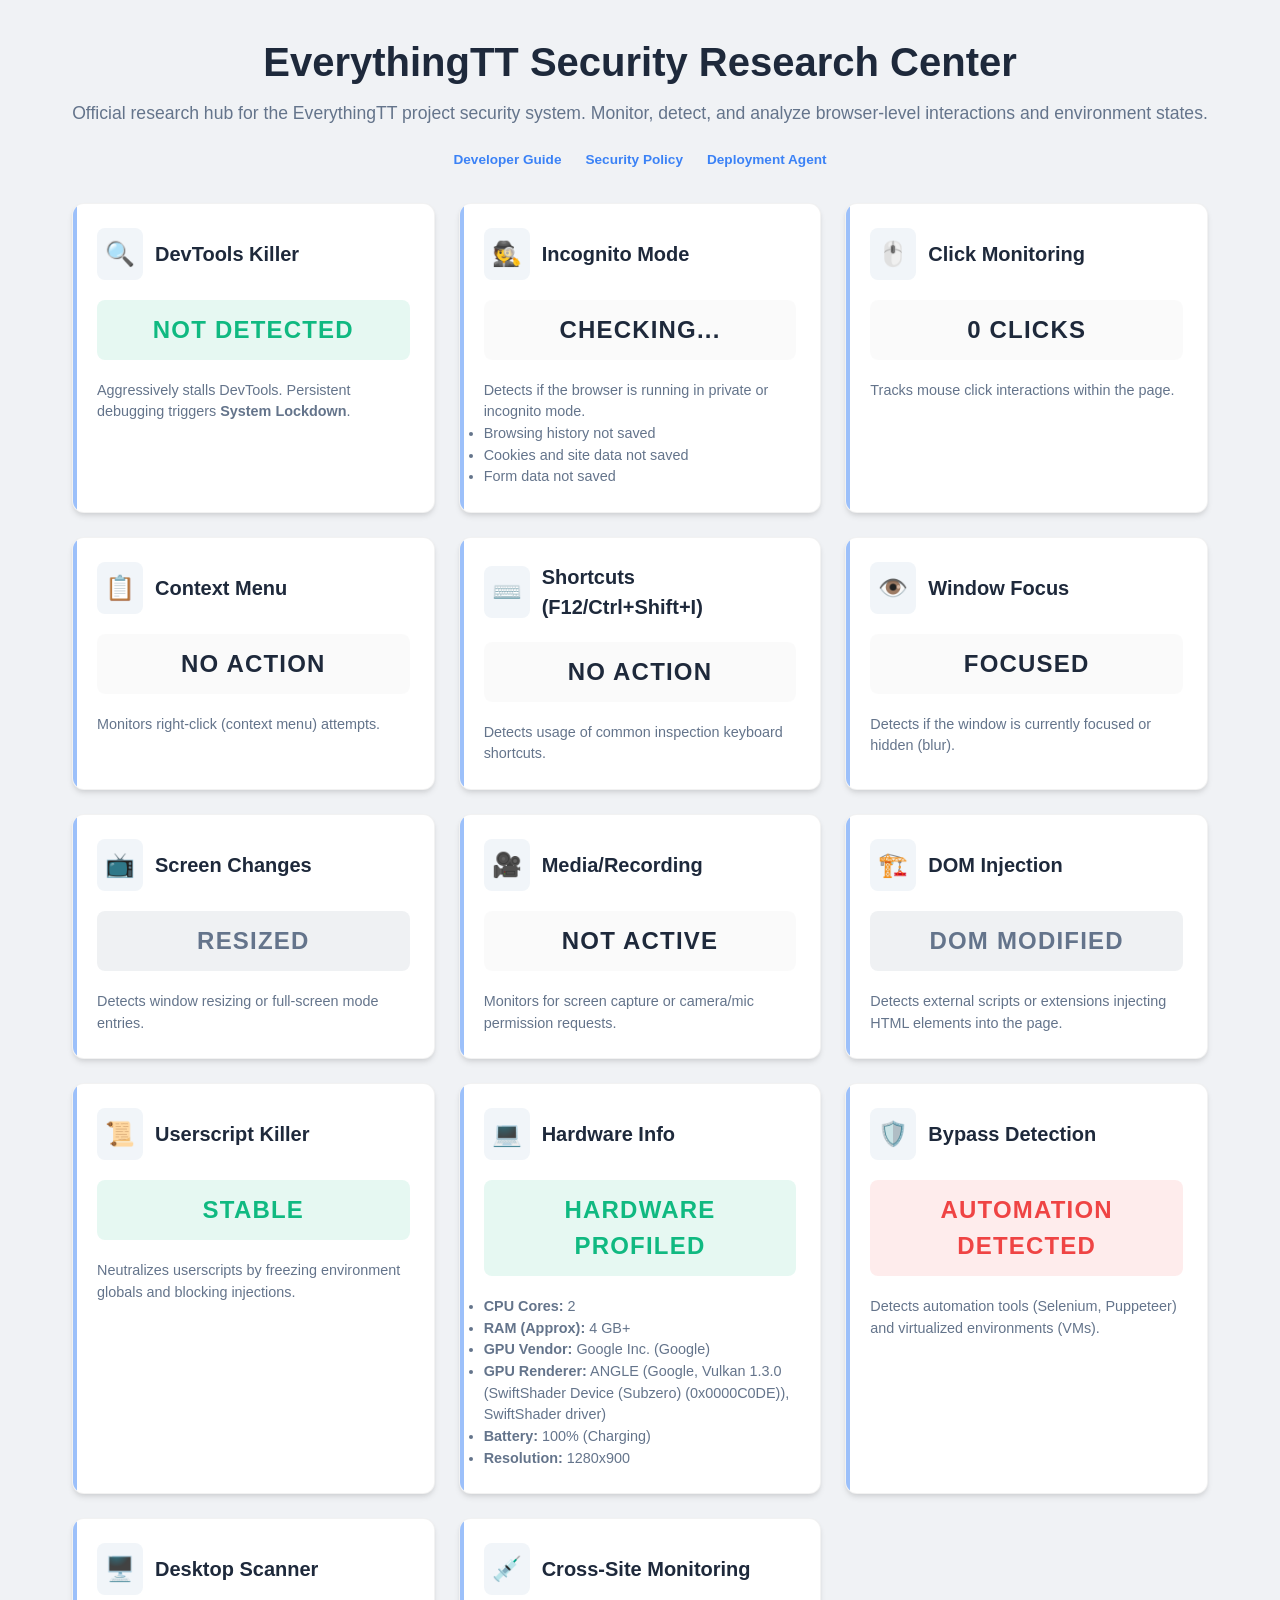
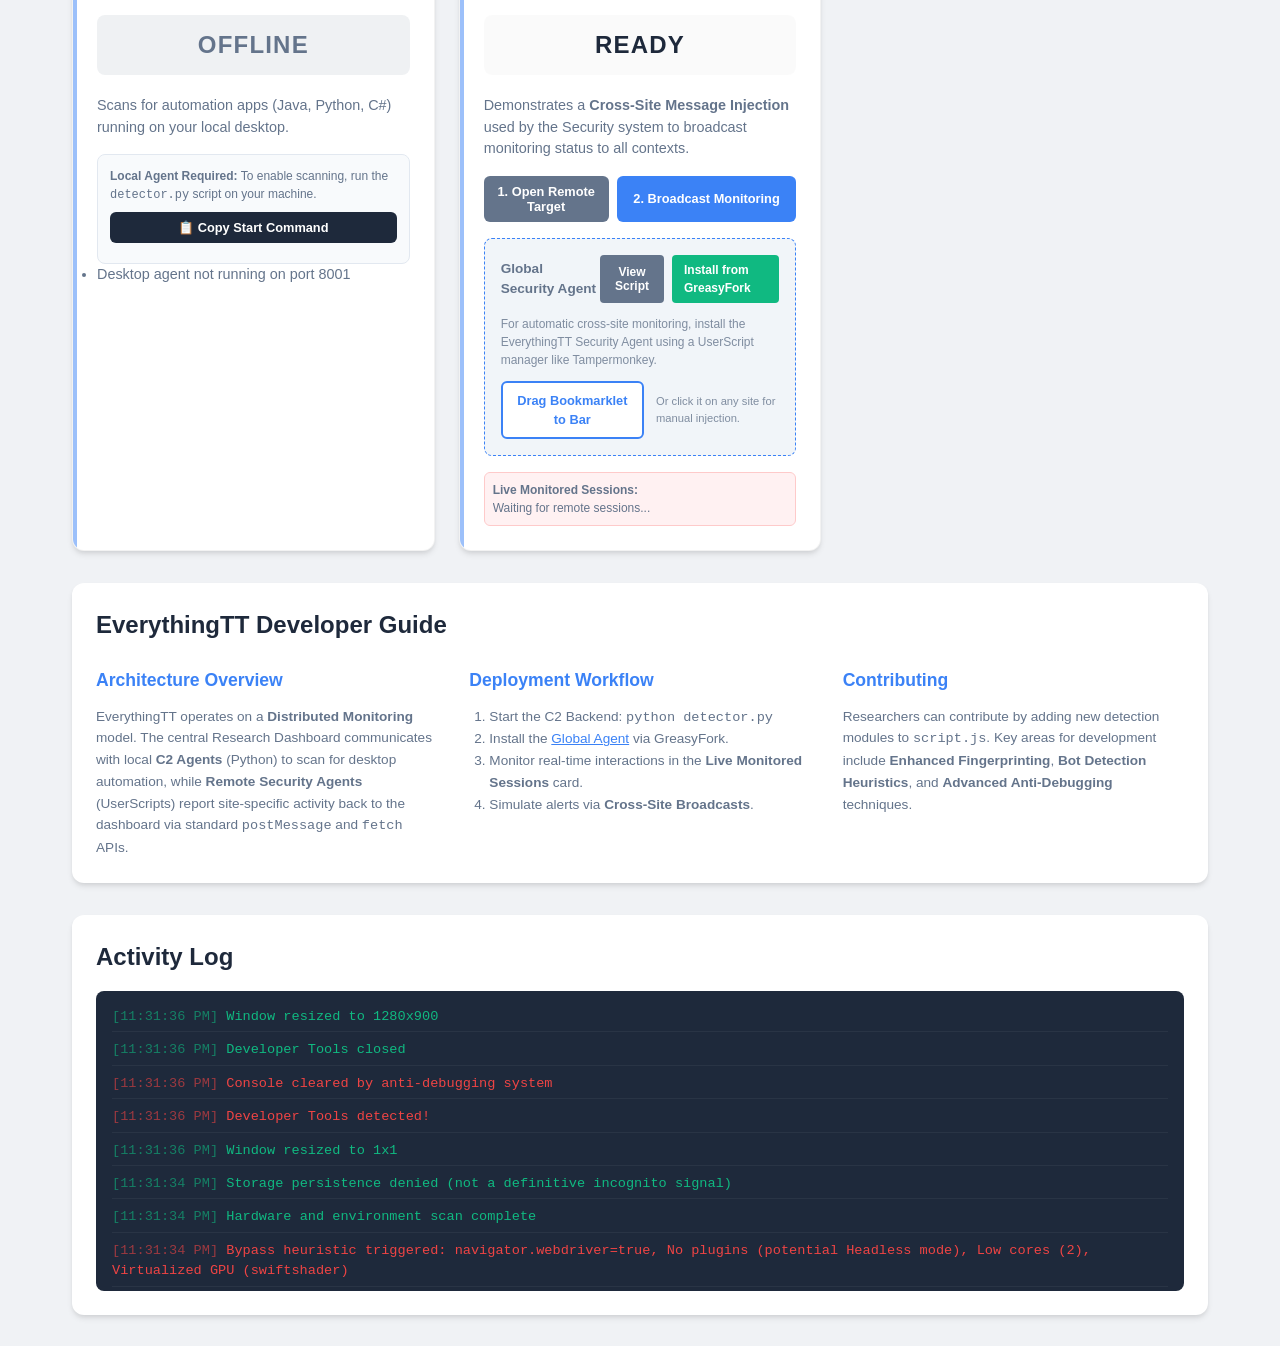
==== detector/index.html @ 1afd1d52 "Add files via upload" ====
<!DOCTYPE html>
<html lang="en">
<head>
    <meta charset="UTF-8">
    <meta name="viewport" content="width=device-width, initial-scale=1.0">
    <!-- Content Security Policy -->
    <meta http-equiv="Content-Security-Policy" content="default-src 'self'; script-src 'self' 'unsafe-inline'; style-src 'self' 'unsafe-inline' https://fonts.googleapis.com; font-src 'self' https://fonts.gstatic.com; img-src 'self' data:; connect-src 'self' http://localhost:8001;">
    <title>EverythingTT Security Research Center</title>
    <link rel="stylesheet" href="style.css">
</head>
<body>
    <div class="container">
        <header>
            <h1>EverythingTT Security Research Center</h1>
            <p>Official research hub for the EverythingTT project security system. Monitor, detect, and analyze browser-level interactions and environment states.</p>
            <div style="margin-top:1.5rem; display:flex; justify-content:center; gap:1.5rem; font-size:0.85rem;">
                <a href="#dev-guide" style="color:var(--primary-color); text-decoration:none; font-weight:600;">Developer Guide</a>
                <a href="SECURITY.md" target="_blank" style="color:var(--primary-color); text-decoration:none; font-weight:600;">Security Policy</a>
                <a href="#card-injection" style="color:var(--primary-color); text-decoration:none; font-weight:600;">Deployment Agent</a>
            </div>
        </header>

        <main class="dashboard">
            <!-- Detection Cards -->
            <section class="card" id="card-devtools">
                <div class="card-header">
                    <span class="icon">🔍</span>
                    <h3>DevTools Killer</h3>
                </div>
                <div class="status" id="status-devtools">Checking...</div>
                <p class="description">Aggressively stalls DevTools. Persistent debugging triggers <strong>System Lockdown</strong>.</p>
            </section>

            <section class="card" id="card-incognito">
                <div class="card-header">
                    <span class="icon">🕵️</span>
                    <h3>Incognito Mode</h3>
                </div>
                <div class="status" id="status-incognito">Checking...</div>
                <div class="description">
                    <p>Detects if the browser is running in private or incognito mode.</p>
                    <ul class="info-list">
                        <li>Browsing history not saved</li>
                        <li>Cookies and site data not saved</li>
                        <li>Form data not saved</li>
                    </ul>
                </div>
            </section>

            <section class="card" id="card-clicks">
                <div class="card-header">
                    <span class="icon">🖱️</span>
                    <h3>Click Monitoring</h3>
                </div>
                <div class="status" id="status-clicks">0 Clicks</div>
                <p class="description">Tracks mouse click interactions within the page.</p>
            </section>

            <section class="card" id="card-contextmenu">
                <div class="card-header">
                    <span class="icon">📋</span>
                    <h3>Context Menu</h3>
                </div>
                <div class="status" id="status-contextmenu">No action</div>
                <p class="description">Monitors right-click (context menu) attempts.</p>
            </section>

            <section class="card" id="card-shortcuts">
                <div class="card-header">
                    <span class="icon">⌨️</span>
                    <h3>Shortcuts (F12/Ctrl+Shift+I)</h3>
                </div>
                <div class="status" id="status-shortcuts">No action</div>
                <p class="description">Detects usage of common inspection keyboard shortcuts.</p>
            </section>

            <section class="card" id="card-focus">
                <div class="card-header">
                    <span class="icon">👁️</span>
                    <h3>Window Focus</h3>
                </div>
                <div class="status" id="status-focus">Focused</div>
                <p class="description">Detects if the window is currently focused or hidden (blur).</p>
            </section>

            <section class="card" id="card-screen">
                <div class="card-header">
                    <span class="icon">📺</span>
                    <h3>Screen Changes</h3>
                </div>
                <div class="status" id="status-screen">Stable</div>
                <p class="description">Detects window resizing or full-screen mode entries.</p>
            </section>

            <section class="card" id="card-media">
                <div class="card-header">
                    <span class="icon">🎥</span>
                    <h3>Media/Recording</h3>
                </div>
                <div class="status" id="status-media">Not active</div>
                <p class="description">Monitors for screen capture or camera/mic permission requests.</p>
            </section>

            <section class="card" id="card-dom">
                <div class="card-header">
                    <span class="icon">🏗️</span>
                    <h3>DOM Injection</h3>
                </div>
                <div class="status" id="status-dom">No changes</div>
                <p class="description">Detects external scripts or extensions injecting HTML elements into the page.</p>
            </section>

            <section class="card" id="card-userscript">
                <div class="card-header">
                    <span class="icon">📜</span>
                    <h3>Userscript Killer</h3>
                </div>
                <div class="status" id="status-userscript">Active</div>
                <p class="description">Neutralizes userscripts by freezing environment globals and blocking injections.</p>
            </section>

            <section class="card" id="card-hardware">
                <div class="card-header">
                    <span class="icon">💻</span>
                    <h3>Hardware Info</h3>
                </div>
                <div class="status" id="status-hardware">Loading...</div>
                <div class="description">
                    <ul class="info-list" id="hardware-list">
                        <!-- Populated by JS -->
                    </ul>
                </div>
            </section>

            <section class="card" id="card-bypass">
                <div class="card-header">
                    <span class="icon">🛡️</span>
                    <h3>Bypass Detection</h3>
                </div>
                <div class="status" id="status-bypass">Checking...</div>
                <p class="description">Detects automation tools (Selenium, Puppeteer) and virtualized environments (VMs).</p>
            </section>

            <section class="card" id="card-desktop-scan">
                <div class="card-header">
                    <span class="icon">🖥️</span>
                    <h3>Desktop Scanner</h3>
                </div>
                <div class="status" id="status-desktop-scan">Offline</div>
                <div class="description">
                    <p>Scans for automation apps (Java, Python, C#) running on your local desktop.</p>
                    <div id="agent-launcher" style="margin-top:1rem; padding:0.75rem; background:#f8fafc; border:1px solid #e2e8f0; border-radius:8px;">
                        <p style="font-size:0.75rem; margin-bottom:0.5rem; color:var(--secondary-color);"><strong>Local Agent Required:</strong> To enable scanning, run the <code>detector.py</code> script on your machine.</p>
                        <button onclick="copyLaunchCommand()" style="width:100%; padding:0.5rem; background:var(--header-bg); color:white; border:none; border-radius:6px; cursor:pointer; font-size:0.8rem; font-weight:600; margin-bottom:0.5rem;">📋 Copy Start Command</button>
                        <p id="launch-hint" style="font-size:0.65rem; text-align:center; opacity:0.7; color:var(--status-positive); display:none;">Command copied! Paste into Terminal.</p>
                    </div>
                    <ul class="info-list" id="desktop-scan-list">
                        <!-- Populated by backend API -->
                    </ul>
                </div>
            </section>

            <section class="card" id="card-injection">
                <div class="card-header">
                    <span class="icon">💉</span>
                    <h3>Cross-Site Monitoring</h3>
                </div>
                <div class="status" id="status-injection">Ready</div>
                <p class="description">Demonstrates a <strong>Cross-Site Message Injection</strong> used by the Security system to broadcast monitoring status to all contexts.</p>
                <div style="display:flex; gap:0.5rem; margin-top:1rem;">
                    <button onclick="openRemoteTarget()" style="flex:1; padding:0.5rem; background:var(--secondary-color); color:white; border:none; border-radius:6px; cursor:pointer; font-weight:600; font-size:0.8rem;">1. Open Remote Target</button>
                    <button onclick="simulateCrossSiteInjection()" style="flex:1.5; padding:0.5rem; background:var(--primary-color); color:white; border:none; border-radius:6px; cursor:pointer; font-weight:600; font-size:0.8rem;">2. Broadcast Monitoring</button>
                </div>
                
                <div class="description" style="margin-top:1rem; padding:1rem; background:#f1f5f9; border-radius:8px; border:1px dashed var(--primary-color);">
                    <div style="display:flex; justify-content:space-between; align-items:center; margin-bottom:0.75rem;">
                        <strong style="font-size:0.85rem;">Global Security Agent</strong>
                        <div style="display:flex; gap:0.5rem;">
                            <button onclick="openScriptModal()" style="padding:6px 12px; font-size:0.75rem; background:var(--secondary-color); color:white; border:none; border-radius:4px; cursor:pointer; font-weight:bold;">View Script</button>
                            <a href="https://greasyfork.org/en/scripts/568241-everythingtt-security-agent" target="_blank" style="padding:6px 12px; font-size:0.75rem; background:#10b981; color:white; border:none; border-radius:4px; cursor:pointer; text-decoration:none; font-weight:bold;">Install from GreasyFork</a>
                        </div>
                    </div>
                    <p style="font-size:0.75rem; opacity:0.8; margin-bottom:0.75rem;">For automatic cross-site monitoring, install the EverythingTT Security Agent using a UserScript manager like Tampermonkey.</p>
                    <div style="margin-top:0.75rem; display:flex; align-items:center; gap:0.75rem;">
                        <a id="bookmarklet-link" href="#" style="flex:1; text-align:center; color:var(--primary-color); text-decoration:none; font-weight:bold; padding:8px; border:2px solid var(--primary-color); border-radius:6px; background:white; font-size:0.8rem;">Drag Bookmarklet to Bar</a>
                        <span style="font-size:0.7rem; flex:1; opacity:0.8;">Or click it on any site for manual injection.</span>
                    </div>
                </div>

                <div class="description" style="margin-top:1rem; padding:0.5rem; background:#fff1f2; border-radius:6px; font-size:0.75rem; border:1px solid #fecaca;">
                    <strong>Live Monitored Sessions:</strong>
                    <ul id="live-sessions-list" class="info-list" style="max-height:100px; overflow-y:auto; padding-left:0;">
                        <li>Waiting for remote sessions...</li>
                    </ul>
                </div>
            </section>
        </main>

        <!-- Developer Guide Section -->
        <section id="dev-guide" class="event-log" style="margin-top:2rem;">
            <h2>EverythingTT Developer Guide</h2>
            <div style="display:grid; grid-template-columns:repeat(auto-fit, minmax(250px, 1fr)); gap:2rem; margin-top:1.5rem;">
                <div>
                    <h3 style="color:var(--primary-color); font-size:1.1rem; margin-bottom:0.75rem;">Architecture Overview</h3>
                    <p style="font-size:0.85rem; color:var(--secondary-color); line-height:1.6;">EverythingTT operates on a <b>Distributed Monitoring</b> model. The central Research Dashboard communicates with local <b>C2 Agents</b> (Python) to scan for desktop automation, while <b>Remote Security Agents</b> (UserScripts) report site-specific activity back to the dashboard via standard <code>postMessage</code> and <code>fetch</code> APIs.</p>
                </div>
                <div>
                    <h3 style="color:var(--primary-color); font-size:1.1rem; margin-bottom:0.75rem;">Deployment Workflow</h3>
                    <ol style="font-size:0.85rem; color:var(--secondary-color); line-height:1.6; padding-left:1.25rem;">
                        <li>Start the C2 Backend: <code>python detector.py</code></li>
                        <li>Install the <a href="https://greasyfork.org/en/scripts/568241-everythingtt-security-agent" target="_blank" style="color:var(--primary-color);">Global Agent</a> via GreasyFork.</li>
                        <li>Monitor real-time interactions in the <b>Live Monitored Sessions</b> card.</li>
                        <li>Simulate alerts via <b>Cross-Site Broadcasts</b>.</li>
                    </ol>
                </div>
                <div>
                    <h3 style="color:var(--primary-color); font-size:1.1rem; margin-bottom:0.75rem;">Contributing</h3>
                    <p style="font-size:0.85rem; color:var(--secondary-color); line-height:1.6;">Researchers can contribute by adding new detection modules to <code>script.js</code>. Key areas for development include <b>Enhanced Fingerprinting</b>, <b>Bot Detection Heuristics</b>, and <b>Advanced Anti-Debugging</b> techniques.</p>
                </div>
            </div>
        </section>

        <section class="event-log" style="margin-top:2rem;">
            <h2>Activity Log</h2>
            <div id="log-container" class="log-container">
                <div class="log-entry system">System initialized...</div>
            </div>
        </section>
    </div>

    <script src="script.js"></script>
    <!-- Hidden iframe for cross-site demonstration -->
    <iframe id="security-context-iframe" style="display:none;" srcdoc="<html><body><script>window.addEventListener('message', (e) => { if(e.data.type === 'TRIGGER_BROADCAST') { window.parent.postMessage({type: 'SECURITY_MONITOR', message: e.data.message}, '*'); } });</script></body></html>"></iframe>

    <!-- Script View Modal -->
    <div id="script-modal" style="display:none; position:fixed; top:0; left:0; width:100%; height:100%; background:rgba(0,0,0,0.7); z-index:100000; align-items:center; justify-content:center;">
        <div style="background:white; width:90%; max-width:800px; border-radius:12px; padding:2rem; position:relative; box-shadow:0 25px 50px -12px rgba(0,0,0,0.5);">
            <h2 style="margin-bottom:1rem; color:var(--header-bg);">EverythingTT Security Agent</h2>
            <p style="font-size:0.85rem; margin-bottom:1rem; color:var(--secondary-color);">Copy this script into your UserScript manager (Tampermonkey, Greasemonkey, etc.) for local research.</p>
            <pre id="modal-userscript-code" style="background:#f1f5f9; padding:1.5rem; border-radius:8px; overflow:auto; max-height:400px; font-size:0.75rem; font-family:'Fira Code', monospace; border:1px solid #e2e8f0;"></pre>
            <div style="margin-top:1.5rem; display:flex; justify-content:flex-end; gap:1rem;">
                <button onclick="copyModalScript(this)" style="padding:10px 20px; background:var(--primary-color); color:white; border:none; border-radius:6px; cursor:pointer; font-weight:600;">Copy to Clipboard</button>
                <button onclick="closeScriptModal()" style="padding:10px 20px; background:#e2e8f0; color:var(--text-color); border:none; border-radius:6px; cursor:pointer; font-weight:600;">Close</button>
            </div>
            <button onclick="closeScriptModal()" style="position:absolute; top:1.5rem; right:1.5rem; background:none; border:none; font-size:1.5rem; cursor:pointer; opacity:0.5;">&times;</button>
        </div>
    </div>
</body>
</html>
---- detector/style.css ----
:root {
    --bg-color: #f0f2f5;
    --card-bg: #ffffff;
    --header-bg: #1e293b;
    --primary-color: #3b82f6;
    --secondary-color: #64748b;
    --text-color: #1e293b;
    --status-positive: #10b981;
    --status-negative: #ef4444;
    --status-neutral: #64748b;
    --shadow: 0 4px 6px -1px rgba(0, 0, 0, 0.1), 0 2px 4px -1px rgba(0, 0, 0, 0.06);
    --border-radius: 12px;
}

* {
    margin: 0;
    padding: 0;
    box-sizing: border-box;
}

body {
    font-family: 'Inter', -apple-system, BlinkMacSystemFont, "Segoe UI", Roboto, sans-serif;
    background-color: var(--bg-color);
    color: var(--text-color);
    line-height: 1.5;
}

.container {
    max-width: 1200px;
    margin: 0 auto;
    padding: 2rem;
}

header {
    margin-bottom: 2rem;
    text-align: center;
}

header h1 {
    font-size: 2.5rem;
    color: var(--header-bg);
    margin-bottom: 0.5rem;
}

header p {
    color: var(--secondary-color);
    font-size: 1.1rem;
}

.dashboard {
    display: grid;
    grid-template-columns: repeat(auto-fit, minmax(300px, 1fr));
    gap: 1.5rem;
    margin-bottom: 2rem;
}

.card {
    background: var(--card-bg);
    border-radius: var(--border-radius);
    padding: 1.5rem;
    box-shadow: var(--shadow);
    transition: all 0.3s cubic-bezier(0.4, 0, 0.2, 1);
    border: 1px solid rgba(0,0,0,0.05);
    position: relative;
    overflow: hidden;
}

.card::after {
    content: '';
    position: absolute;
    top: 0;
    left: 0;
    width: 4px;
    height: 100%;
    background: var(--primary-color);
    opacity: 0.5;
}

.card:hover {
    transform: translateY(-8px);
    box-shadow: 0 20px 25px -5px rgba(0, 0, 0, 0.1), 0 10px 10px -5px rgba(0, 0, 0, 0.04);
}

.card-header {
    display: flex;
    align-items: center;
    gap: 0.75rem;
    margin-bottom: 1rem;
}

.card-header h3 {
    font-size: 1.25rem;
    font-weight: 600;
}

.card-header .icon {
    font-size: 1.5rem;
    background: #f1f5f9;
    padding: 0.5rem;
    border-radius: 8px;
    display: flex;
    align-items: center;
    justify-content: center;
}

.status {
    font-size: 1.5rem;
    font-weight: 700;
    margin: 1.25rem 0;
    padding: 0.75rem;
    border-radius: 8px;
    text-align: center;
    background-color: rgba(0,0,0,0.02);
    text-transform: uppercase;
    letter-spacing: 0.05em;
    transition: all 0.3s ease;
}

.status.positive {
    color: var(--status-positive);
    background-color: rgba(16, 185, 129, 0.1);
}

.status.negative {
    color: var(--status-negative);
    background-color: rgba(239, 68, 68, 0.1);
}

.status.neutral {
    color: var(--status-neutral);
    background-color: rgba(100, 116, 139, 0.1);
}

.description {
    color: var(--secondary-color);
    font-size: 0.9rem;
}

.event-log {
    background: var(--card-bg);
    border-radius: var(--border-radius);
    padding: 1.5rem;
    box-shadow: var(--shadow);
}

.event-log h2 {
    font-size: 1.5rem;
    margin-bottom: 1rem;
    color: var(--header-bg);
}

.log-container {
    height: 300px;
    overflow-y: auto;
    background: #1e293b;
    color: #e2e8f0;
    padding: 1rem;
    border-radius: 8px;
    font-family: 'Fira Code', 'Courier New', monospace;
    font-size: 0.85rem;
}

.log-entry {
    margin-bottom: 0.5rem;
    border-bottom: 1px solid rgba(255,255,255,0.05);
    padding-bottom: 0.25rem;
}

.log-entry.system { color: #3b82f6; }
.log-entry.alert { color: #ef4444; }
.log-entry.info { color: #10b981; }

.log-entry::before {
    content: '[' attr(data-time) '] ';
    opacity: 0.6;
}

/* Responsive adjustments */
@media (max-width: 640px) {
    .container {
        padding: 1rem;
    }
    header h1 {
        font-size: 1.75rem;
    }
}
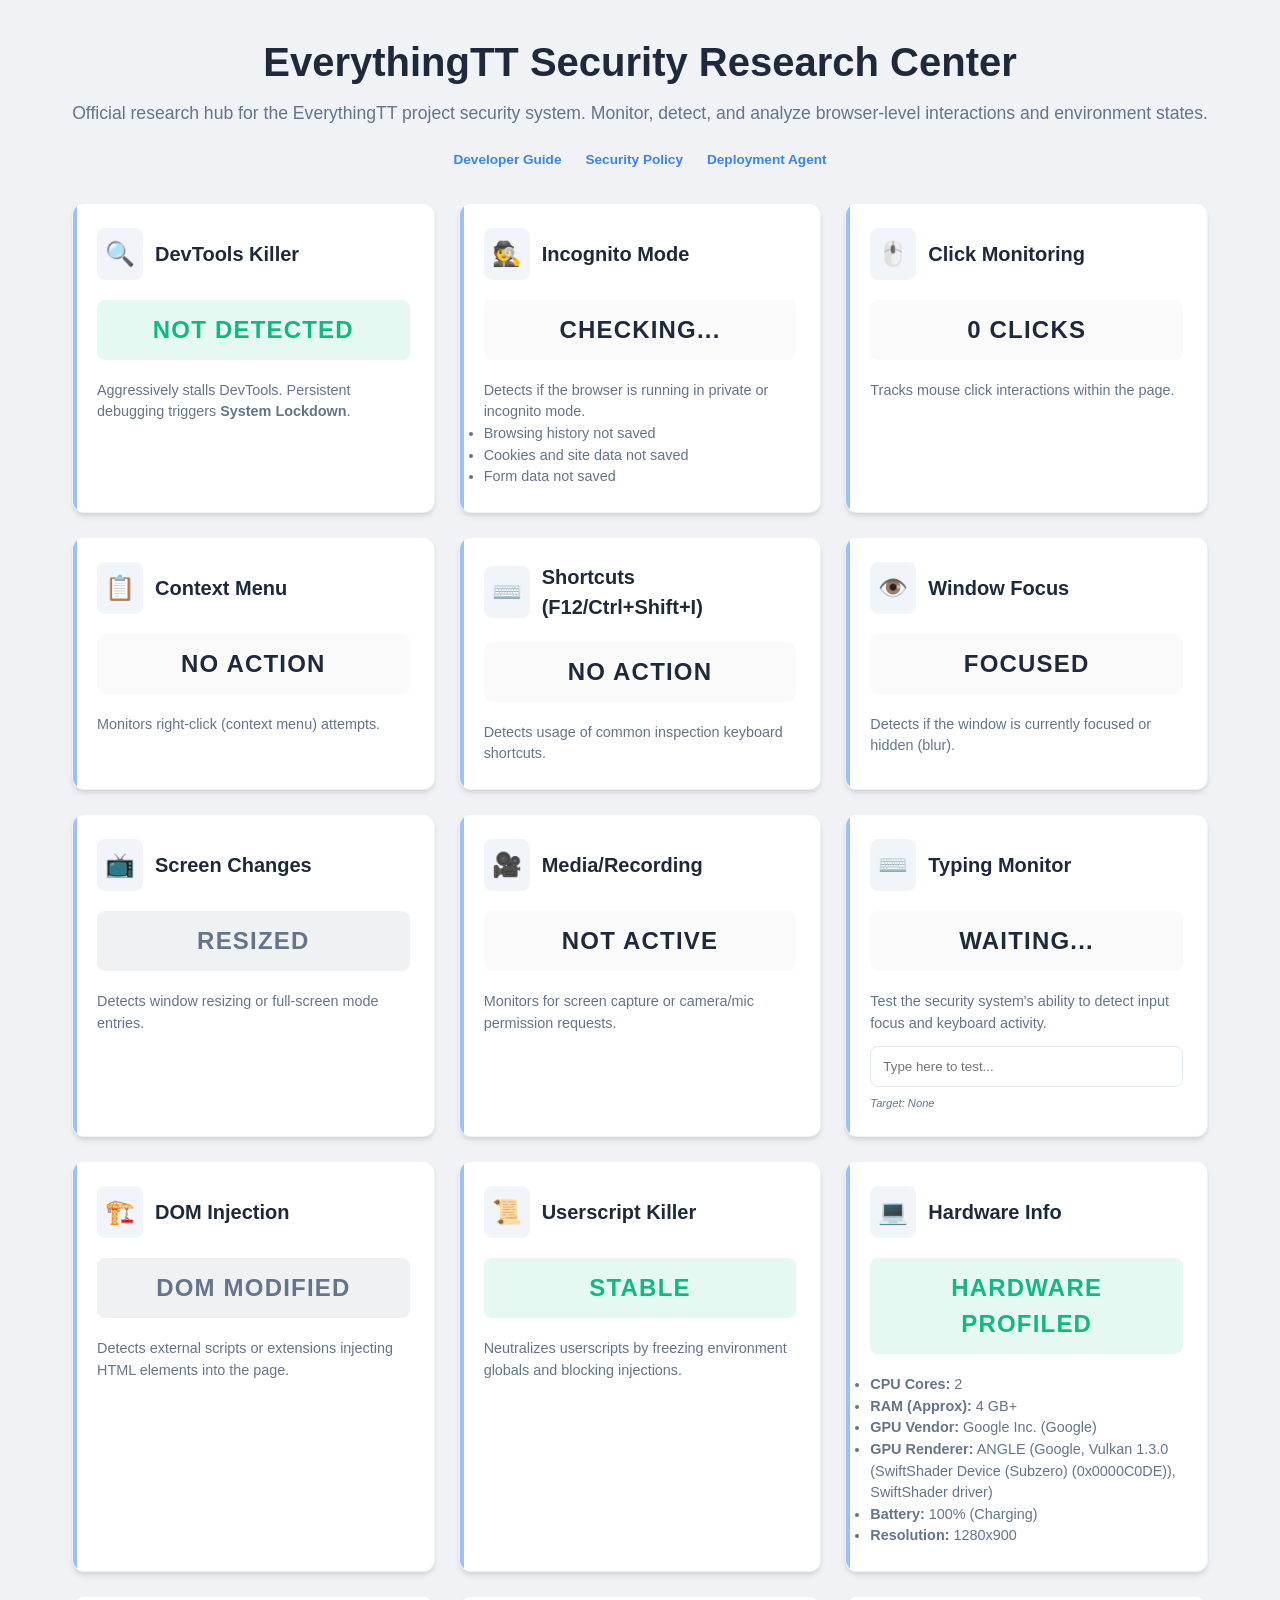
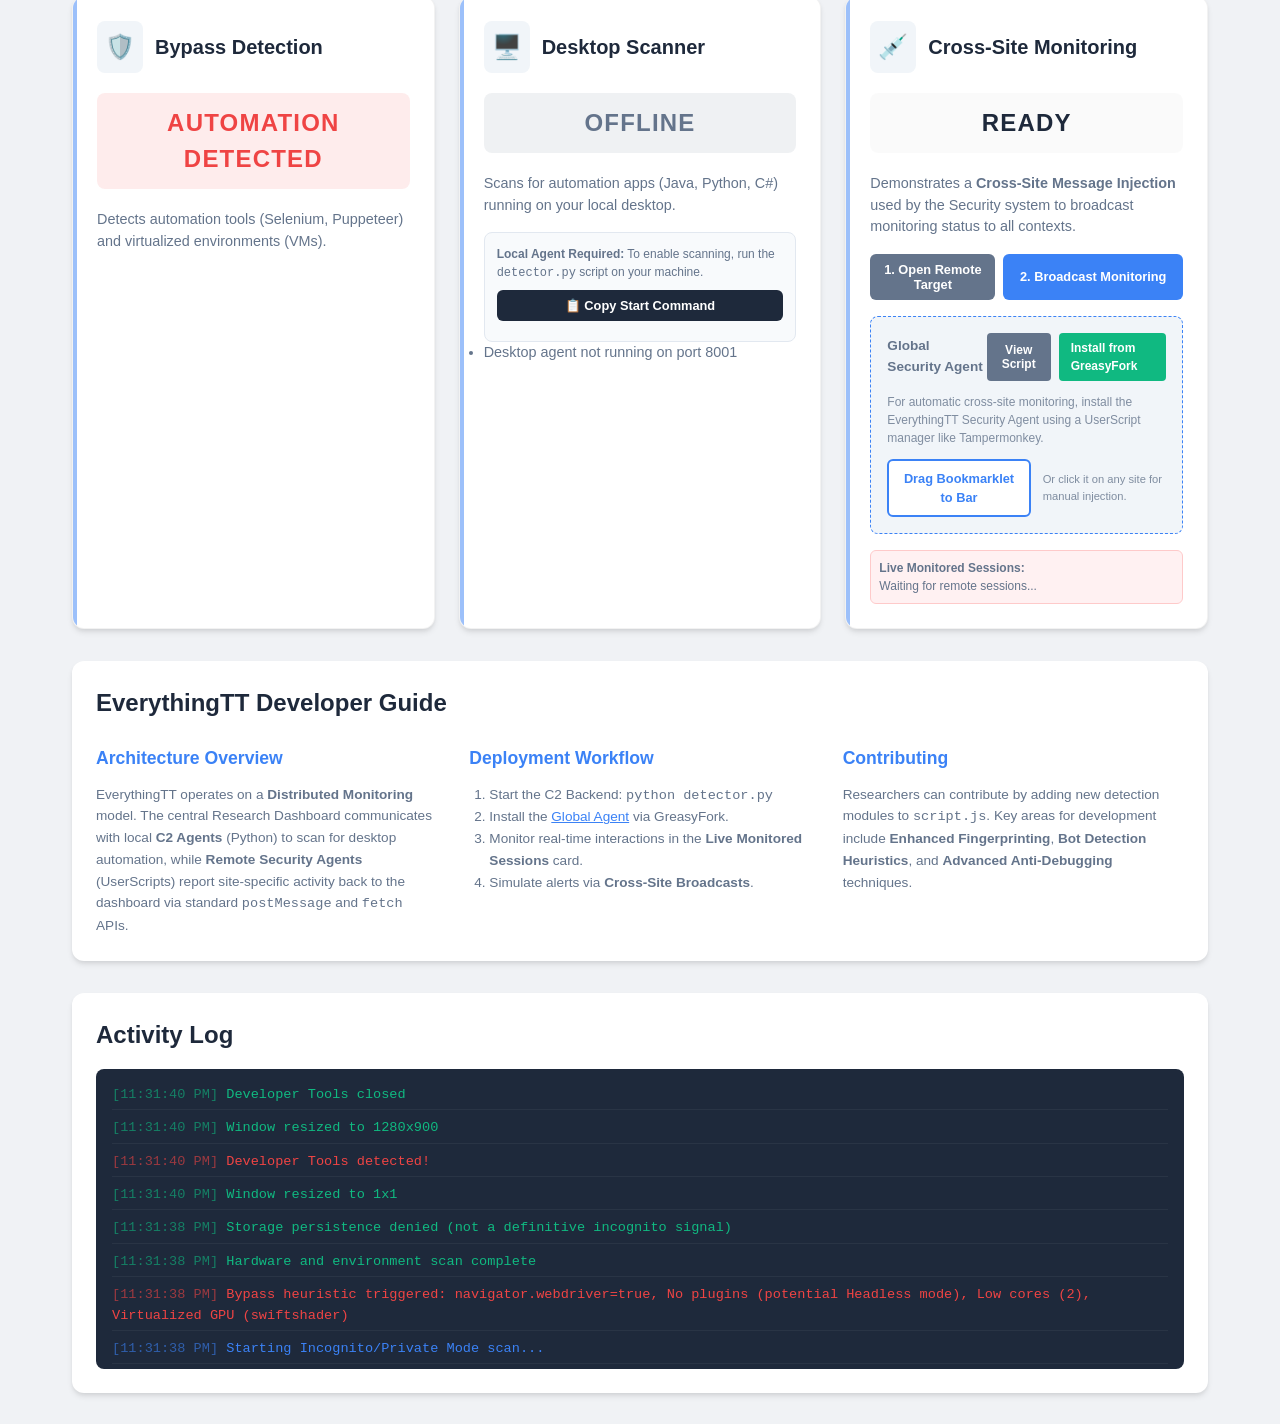
==== commit 110cde9c: "Add files via upload" ====
--- a/detector/index.html
+++ b/detector/index.html
@@ -101,6 +101,20 @@
                 <p class="description">Monitors for screen capture or camera/mic permission requests.</p>
             </section>
 
+            <!-- Typing Test Card -->
+            <section class="card" id="card-typing">
+                <div class="card-header">
+                    <span class="icon">⌨️</span>
+                    <h3>Typing Monitor</h3>
+                </div>
+                <div class="status" id="status-typing">Waiting...</div>
+                <div class="description">
+                    <p style="margin-bottom:0.75rem;">Test the security system's ability to detect input focus and keyboard activity.</p>
+                    <input type="text" id="typing-test-input" placeholder="Type here to test..." style="width:100%; padding:0.75rem; border:1px solid #e2e8f0; border-radius:8px; font-family:inherit; outline:none; transition:border-color 0.2s;">
+                    <p id="typing-metadata" style="font-size:0.7rem; margin-top:0.5rem; color:var(--secondary-color); font-style:italic;">Target: None</p>
+                </div>
+            </section>
+
             <section class="card" id="card-dom">
                 <div class="card-header">
                     <span class="icon">🏗️</span>
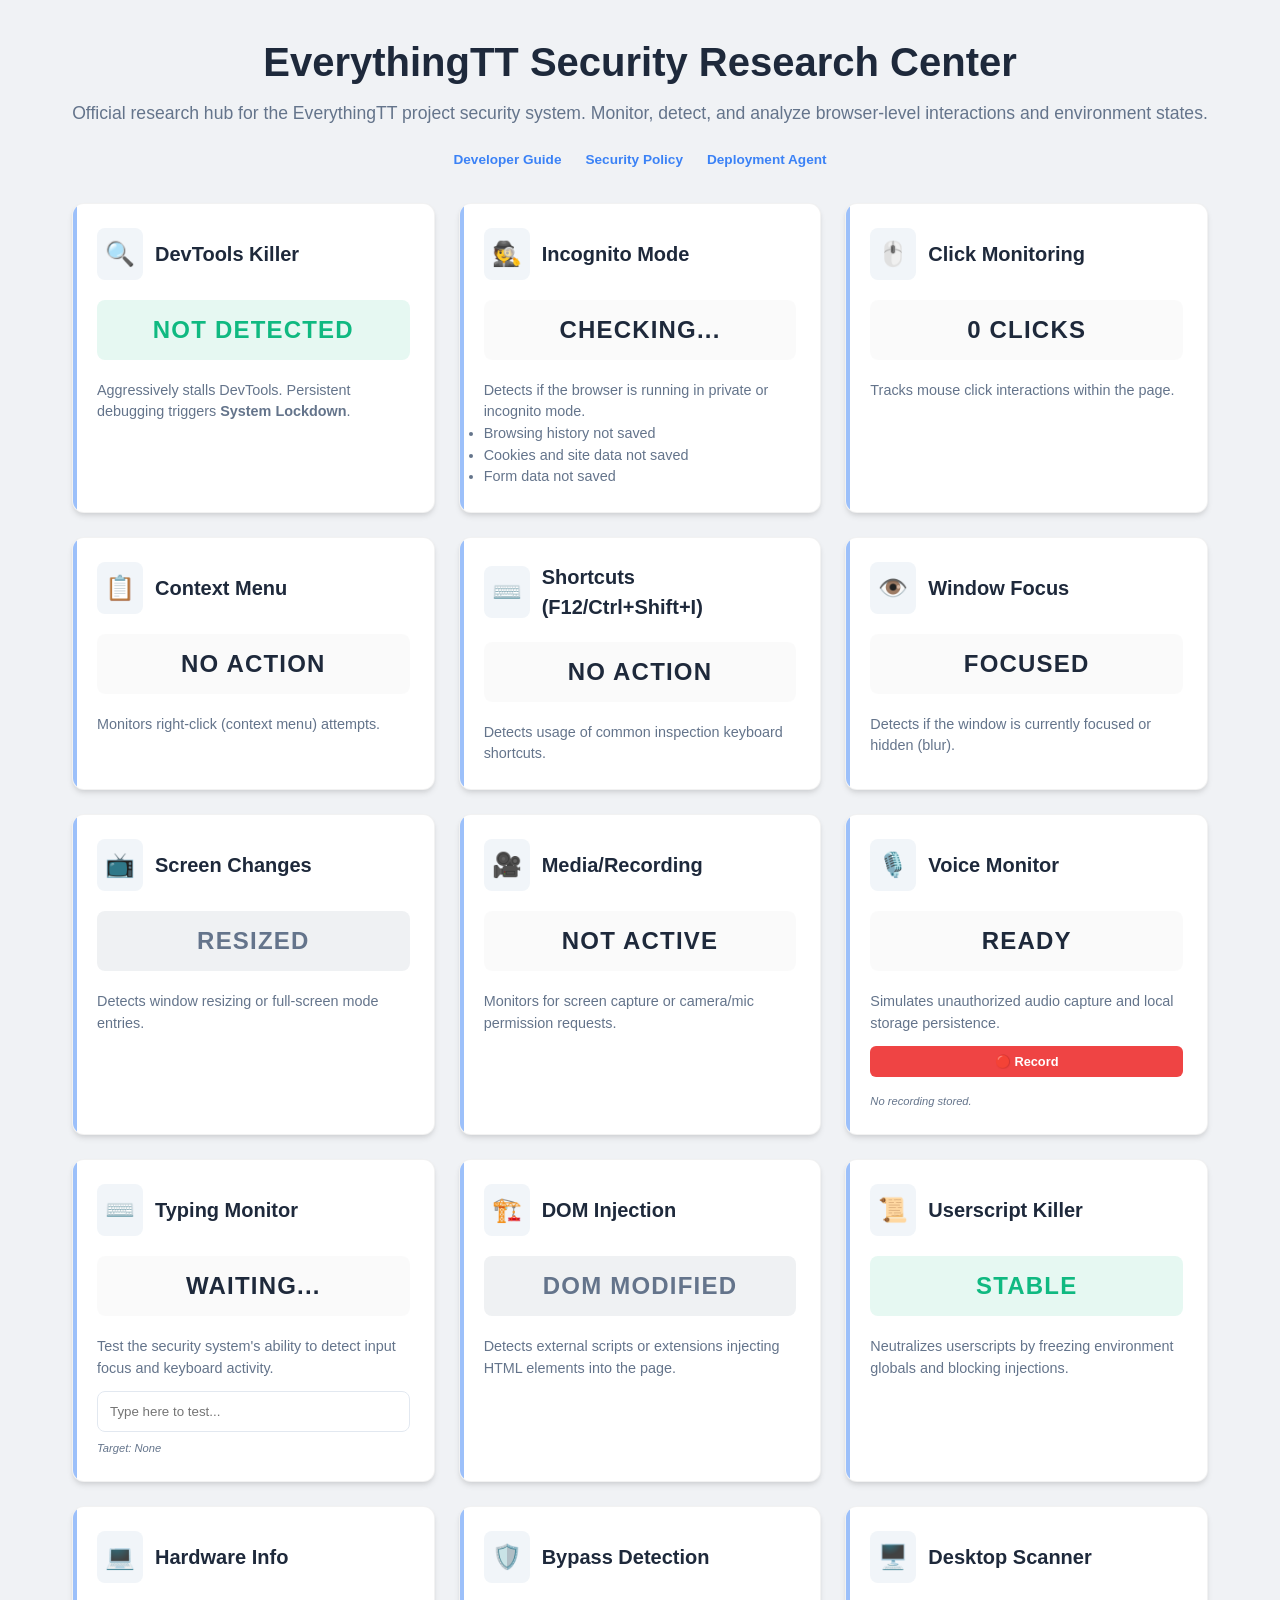
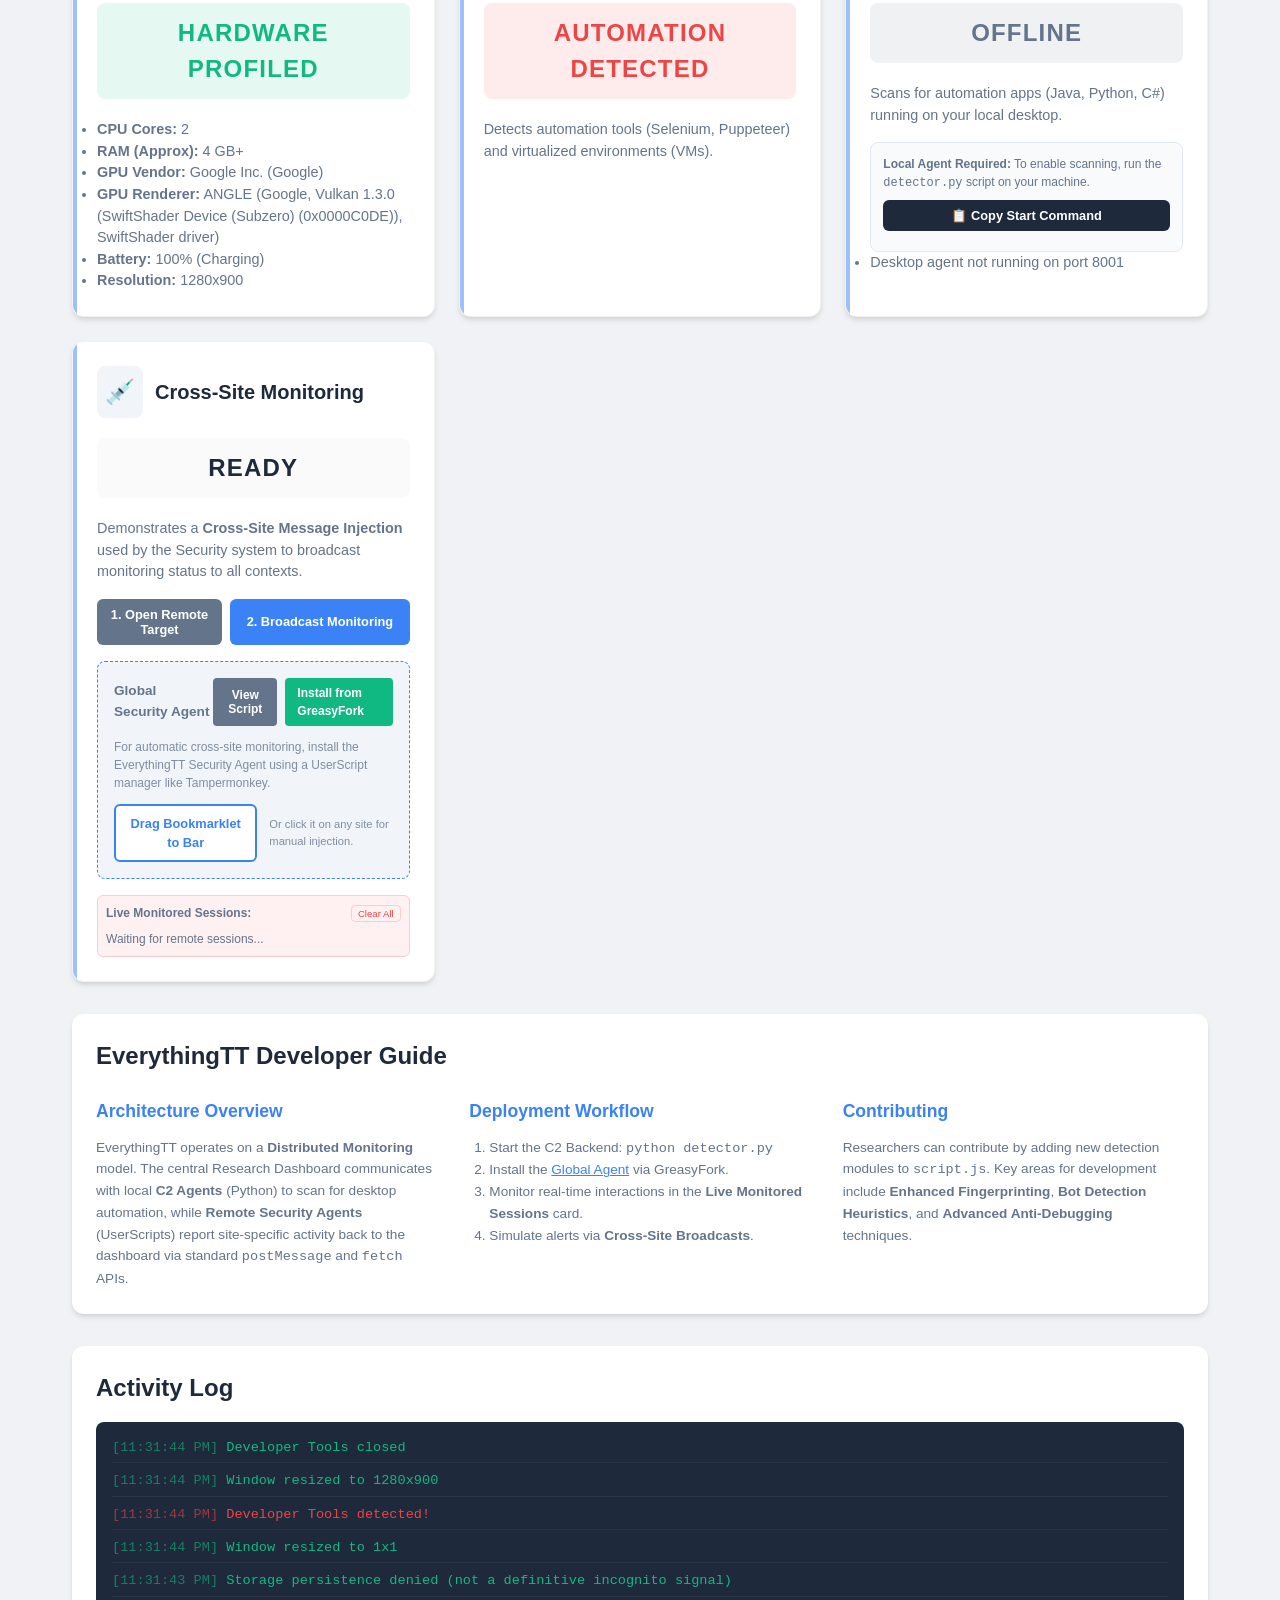
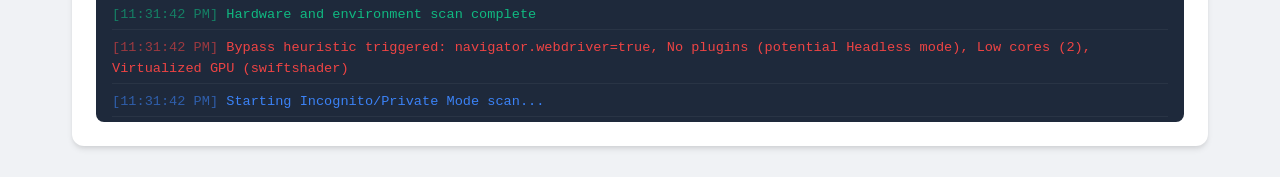
==== commit 793910c2: "Add files via upload" ====
--- a/detector/index.html
+++ b/detector/index.html
@@ -101,6 +101,23 @@
                 <p class="description">Monitors for screen capture or camera/mic permission requests.</p>
             </section>
 
+            <!-- Voice Monitor Card -->
+            <section class="card" id="card-voice">
+                <div class="card-header">
+                    <span class="icon">🎙️</span>
+                    <h3>Voice Monitor</h3>
+                </div>
+                <div class="status" id="status-voice">Ready</div>
+                <div class="description">
+                    <p style="margin-bottom:0.75rem;">Simulates unauthorized audio capture and local storage persistence.</p>
+                    <div style="display:flex; gap:0.5rem; margin-bottom:1rem;">
+                        <button id="btn-record-voice" onclick="toggleVoiceRecording()" style="flex:1; padding:0.5rem; background:var(--status-negative); color:white; border:none; border-radius:6px; cursor:pointer; font-weight:600; font-size:0.8rem;">🔴 Record</button>
+                        <button id="btn-play-voice" onclick="playStoredVoice()" style="flex:1; padding:0.5rem; background:var(--primary-color); color:white; border:none; border-radius:6px; cursor:pointer; font-weight:600; font-size:0.8rem; display:none;">▶️ Replay</button>
+                    </div>
+                    <div id="voice-metadata" style="font-size:0.7rem; color:var(--secondary-color); font-style:italic;">No recording stored.</div>
+                </div>
+            </section>
+
             <!-- Typing Test Card -->
             <section class="card" id="card-typing">
                 <div class="card-header">
@@ -202,8 +219,11 @@
                 </div>
 
                 <div class="description" style="margin-top:1rem; padding:0.5rem; background:#fff1f2; border-radius:6px; font-size:0.75rem; border:1px solid #fecaca;">
-                    <strong>Live Monitored Sessions:</strong>
-                    <ul id="live-sessions-list" class="info-list" style="max-height:100px; overflow-y:auto; padding-left:0;">
+                    <div style="display:flex; justify-content:space-between; align-items:center; margin-bottom:0.5rem;">
+                        <strong>Live Monitored Sessions:</strong>
+                        <button onclick="clearLiveSessions()" style="padding:2px 6px; font-size:0.6rem; background:none; border:1px solid #fecaca; color:#ef4444; border-radius:4px; cursor:pointer;">Clear All</button>
+                    </div>
+                    <ul id="live-sessions-list" class="info-list" style="max-height:150px; overflow-y:auto; padding-left:0; list-style:none;">
                         <li>Waiting for remote sessions...</li>
                     </ul>
                 </div>
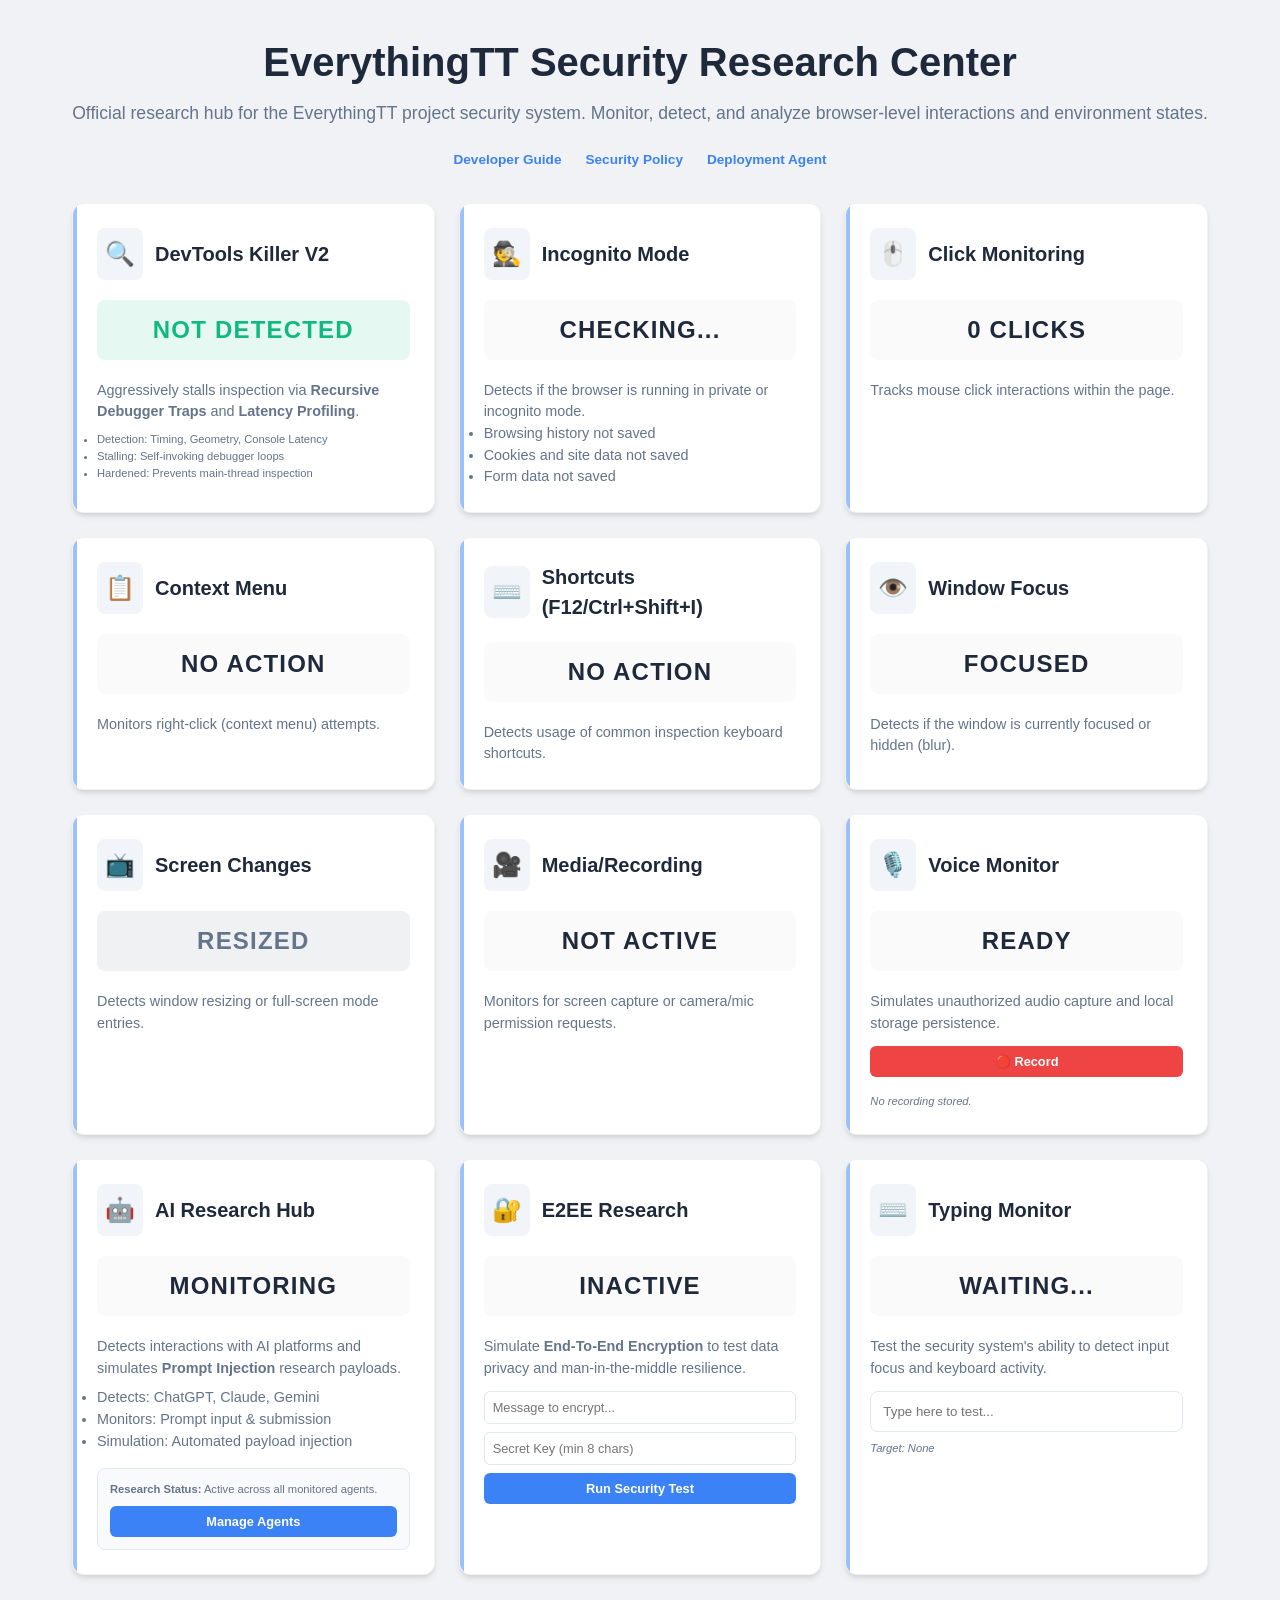
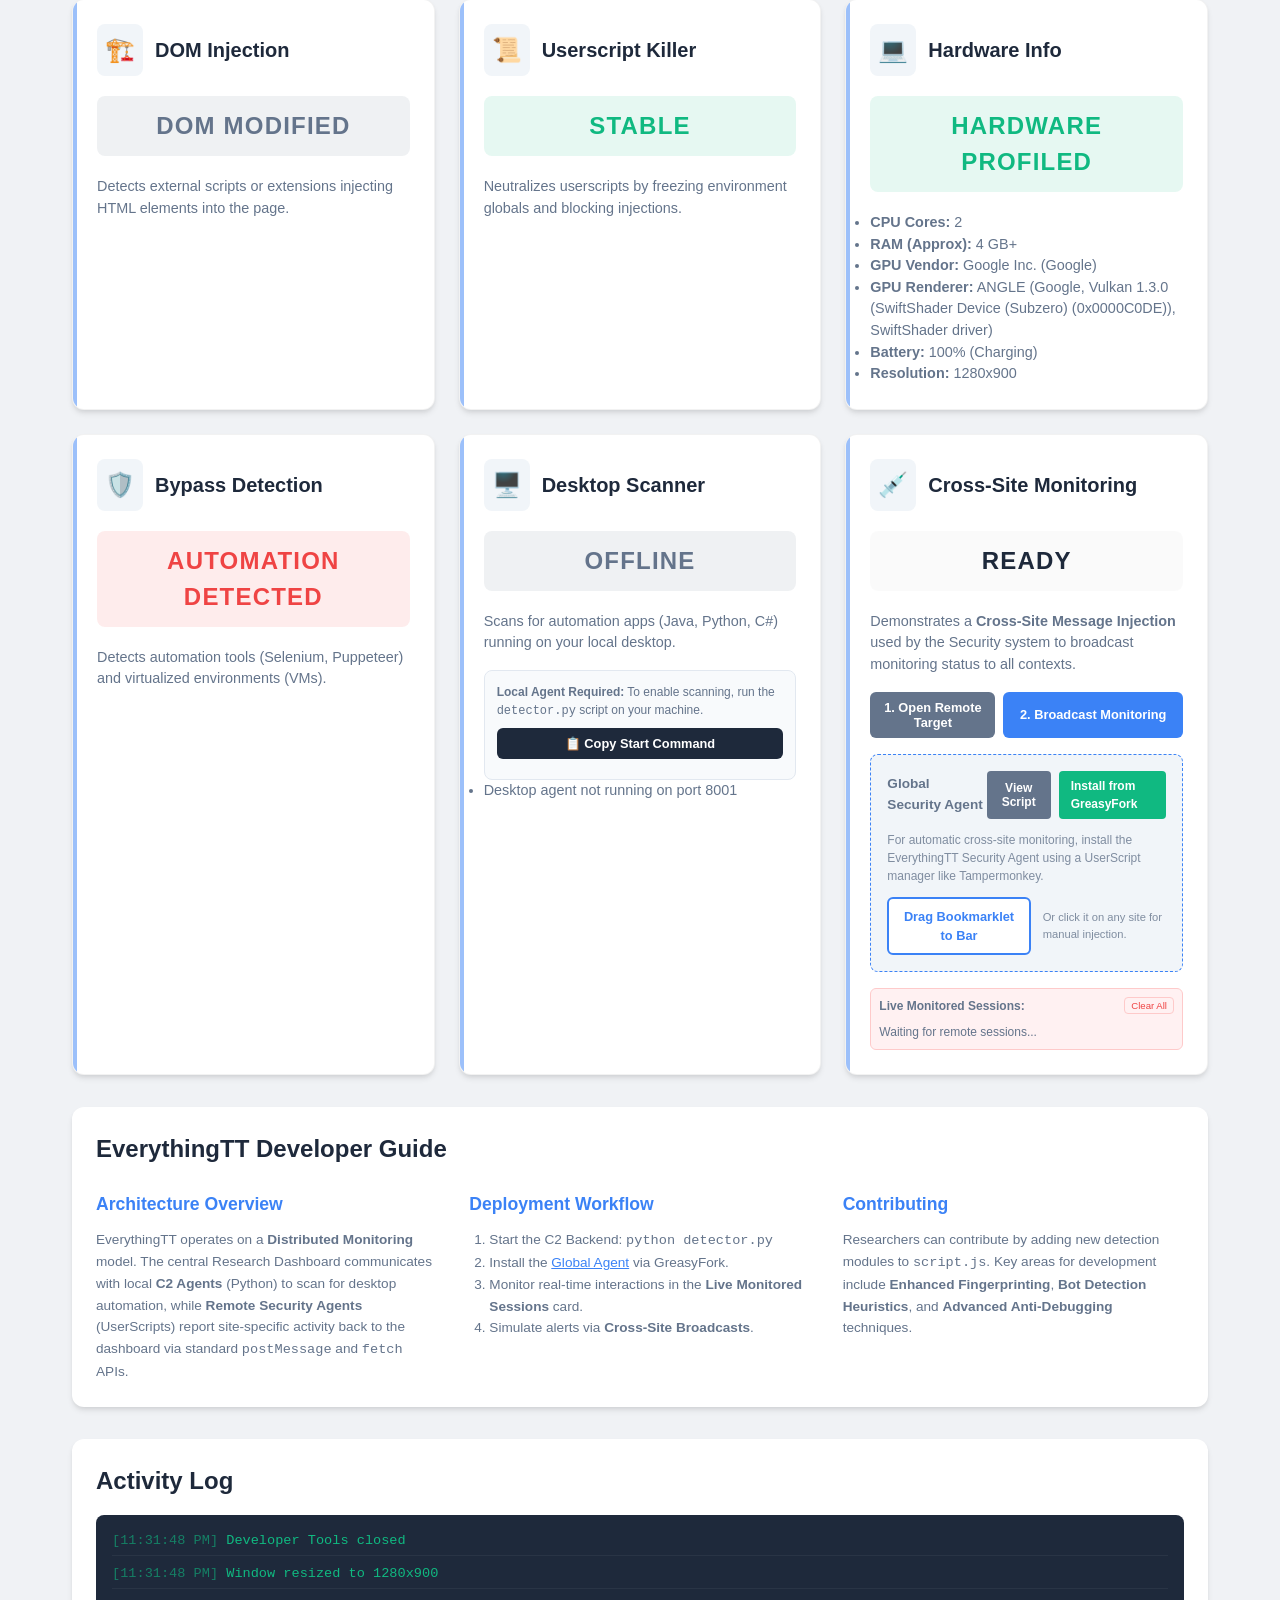
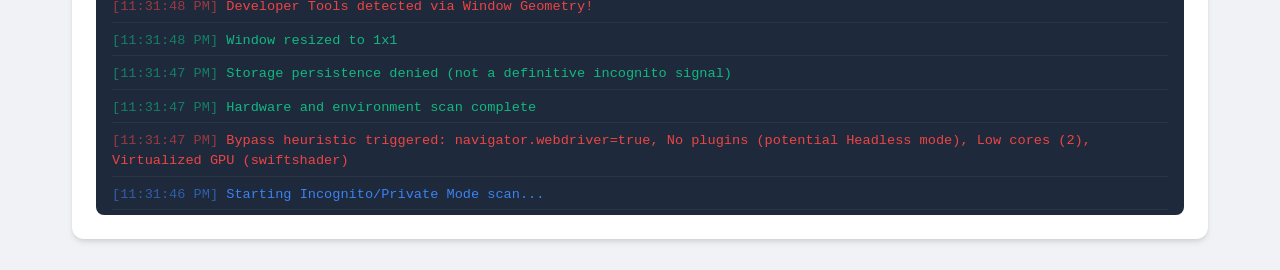
==== commit 14151a00: "Add files via upload" ====
--- a/detector/index.html
+++ b/detector/index.html
@@ -25,10 +25,17 @@
             <section class="card" id="card-devtools">
                 <div class="card-header">
                     <span class="icon">🔍</span>
-                    <h3>DevTools Killer</h3>
+                    <h3>DevTools Killer V2</h3>
                 </div>
                 <div class="status" id="status-devtools">Checking...</div>
-                <p class="description">Aggressively stalls DevTools. Persistent debugging triggers <strong>System Lockdown</strong>.</p>
+                <div class="description">
+                    <p>Aggressively stalls inspection via <strong>Recursive Debugger Traps</strong> and <strong>Latency Profiling</strong>.</p>
+                    <ul class="info-list" style="margin-top:0.5rem; font-size:0.7rem;">
+                        <li>Detection: Timing, Geometry, Console Latency</li>
+                        <li>Stalling: Self-invoking debugger loops</li>
+                        <li>Hardened: Prevents main-thread inspection</li>
+                    </ul>
+                </div>
             </section>
 
             <section class="card" id="card-incognito">
@@ -115,6 +122,48 @@
                         <button id="btn-play-voice" onclick="playStoredVoice()" style="flex:1; padding:0.5rem; background:var(--primary-color); color:white; border:none; border-radius:6px; cursor:pointer; font-weight:600; font-size:0.8rem; display:none;">▶️ Replay</button>
                     </div>
                     <div id="voice-metadata" style="font-size:0.7rem; color:var(--secondary-color); font-style:italic;">No recording stored.</div>
+                </div>
+            </section>
+
+            <!-- AI Research & Prompt Injection Card -->
+            <section class="card" id="card-ai-research">
+                <div class="card-header">
+                    <span class="icon">🤖</span>
+                    <h3>AI Research Hub</h3>
+                </div>
+                <div class="status" id="status-ai">Monitoring</div>
+                <div class="description">
+                    <p>Detects interactions with AI platforms and simulates <strong>Prompt Injection</strong> research payloads.</p>
+                    <ul class="info-list" style="margin-top:0.5rem; margin-bottom:1rem;">
+                        <li>Detects: ChatGPT, Claude, Gemini</li>
+                        <li>Monitors: Prompt input & submission</li>
+                        <li>Simulation: Automated payload injection</li>
+                    </ul>
+                    <div style="padding:0.75rem; background:#f8fafc; border:1px solid #e2e8f0; border-radius:8px;">
+                        <p style="font-size:0.7rem; color:var(--secondary-color); margin-bottom:0.5rem;"><strong>Research Status:</strong> Active across all monitored agents.</p>
+                        <button onclick="window.location.href='#card-injection'" style="width:100%; padding:0.5rem; background:var(--primary-color); color:white; border:none; border-radius:6px; cursor:pointer; font-size:0.8rem; font-weight:600;">Manage Agents</button>
+                    </div>
+                </div>
+            </section>
+
+            <!-- End-To-End Encryption (E2EE) Module -->
+            <section class="card" id="card-e2ee">
+                <div class="card-header">
+                    <span class="icon">🔐</span>
+                    <h3>E2EE Research</h3>
+                </div>
+                <div class="status" id="status-e2ee">Inactive</div>
+                <div class="description">
+                    <p style="margin-bottom:0.75rem;">Simulate <strong>End-To-End Encryption</strong> to test data privacy and man-in-the-middle resilience.</p>
+                    <div style="display:flex; flex-direction:column; gap:0.5rem; margin-bottom:1rem;">
+                        <input type="text" id="e2ee-message" placeholder="Message to encrypt..." style="padding:0.5rem; border:1px solid #e2e8f0; border-radius:6px; font-size:0.8rem;">
+                        <input type="password" id="e2ee-key" placeholder="Secret Key (min 8 chars)" style="padding:0.5rem; border:1px solid #e2e8f0; border-radius:6px; font-size:0.8rem;">
+                        <button onclick="runE2EETest()" style="padding:0.5rem; background:var(--primary-color); color:white; border:none; border-radius:6px; cursor:pointer; font-weight:600; font-size:0.8rem;">Run Security Test</button>
+                    </div>
+                    <div id="e2ee-result" style="display:none; font-size:0.7rem; padding:0.75rem; background:#f1f5f9; border-radius:8px; border:1px solid #cbd5e1;">
+                        <div style="margin-bottom:0.5rem;"><strong>Ciphertext:</strong> <code id="e2ee-cipher" style="word-break:break-all; color:#ef4444;"></code></div>
+                        <div><strong>Decrypted:</strong> <code id="e2ee-plain" style="color:#10b981;"></code></div>
+                    </div>
                 </div>
             </section>
 
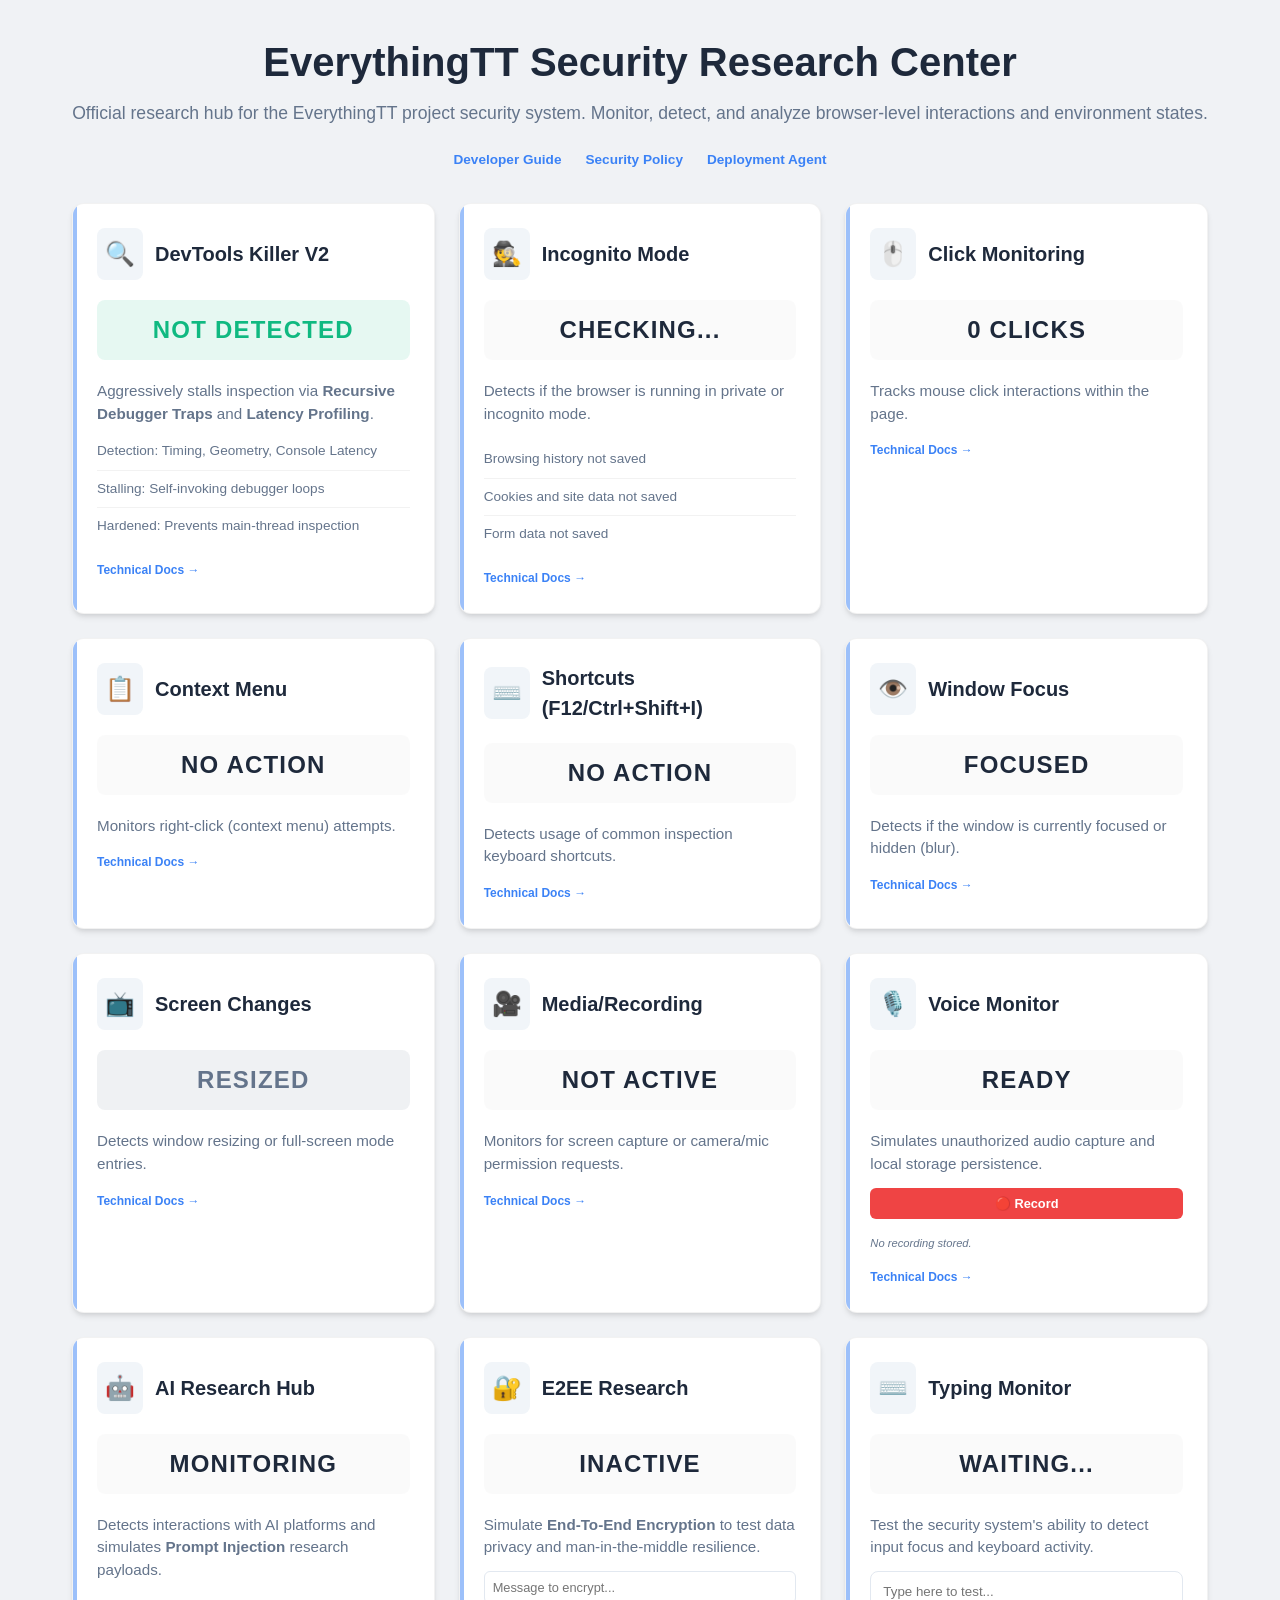
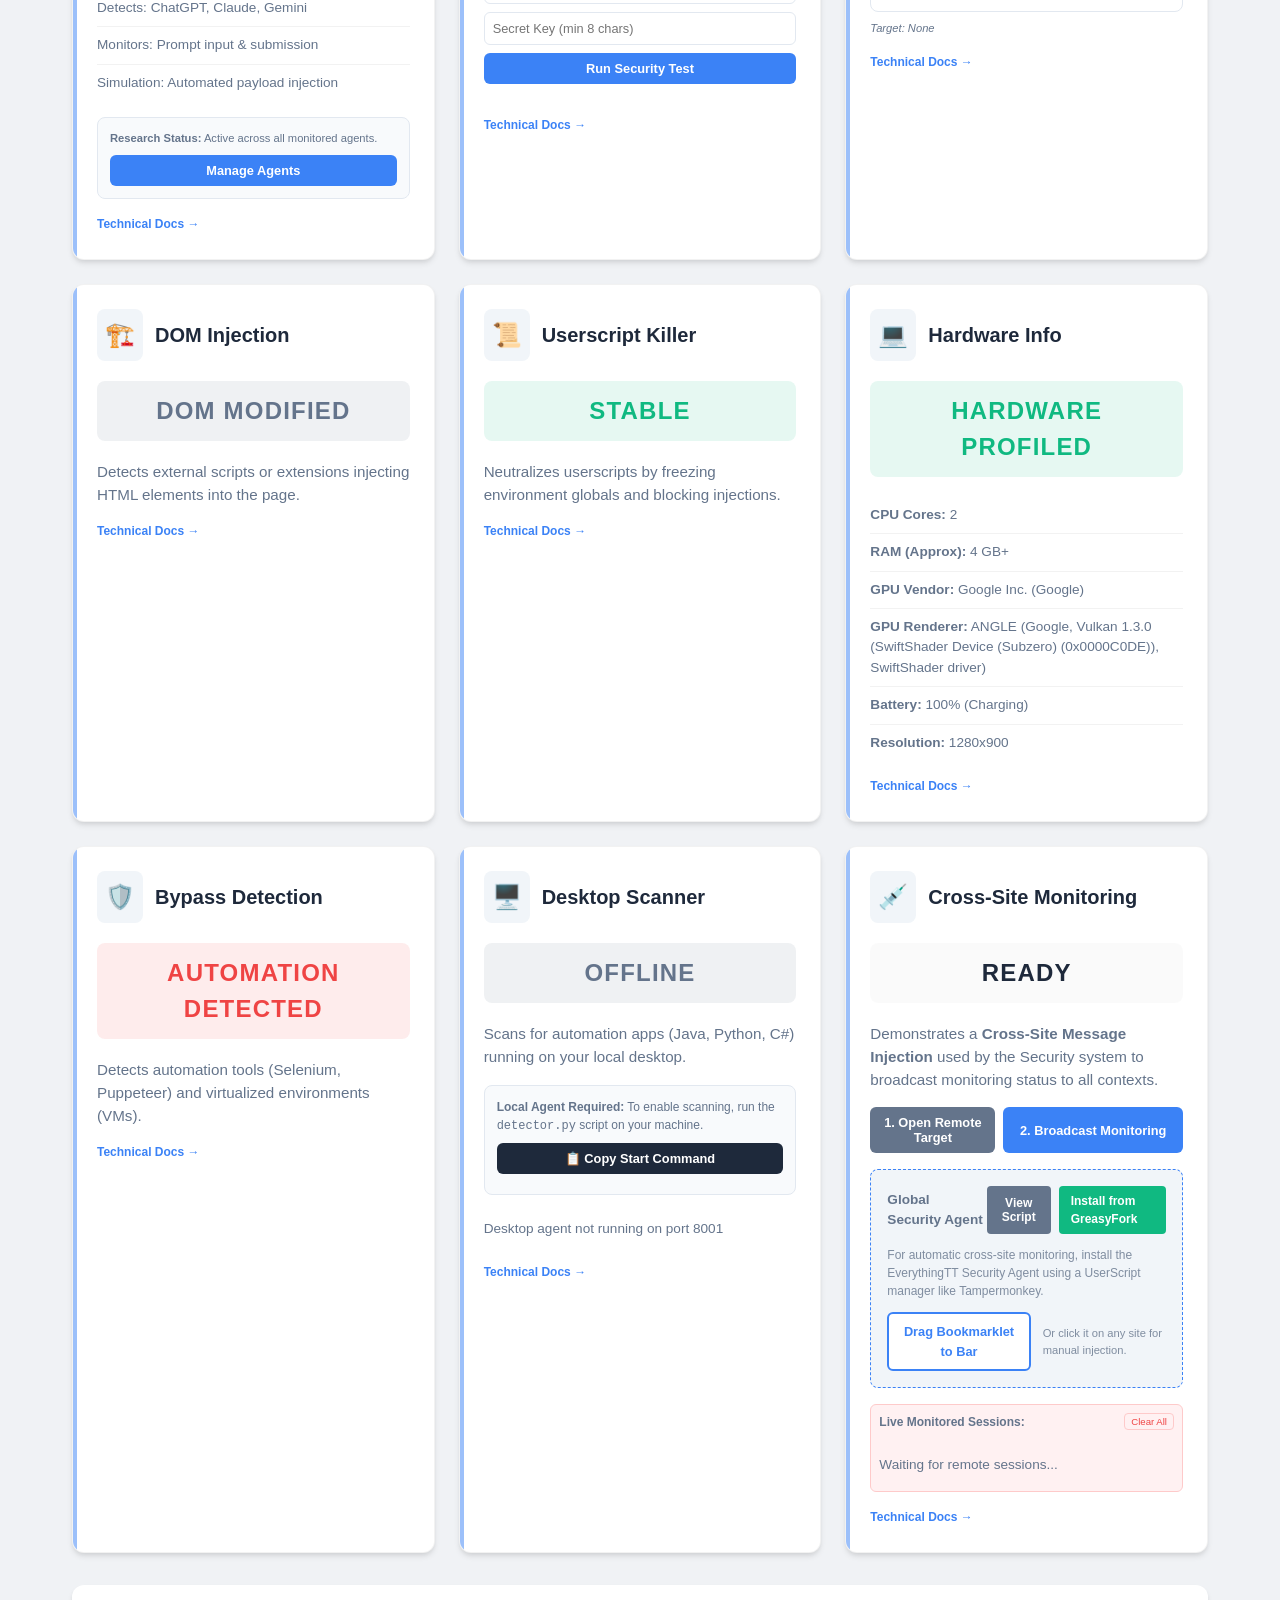
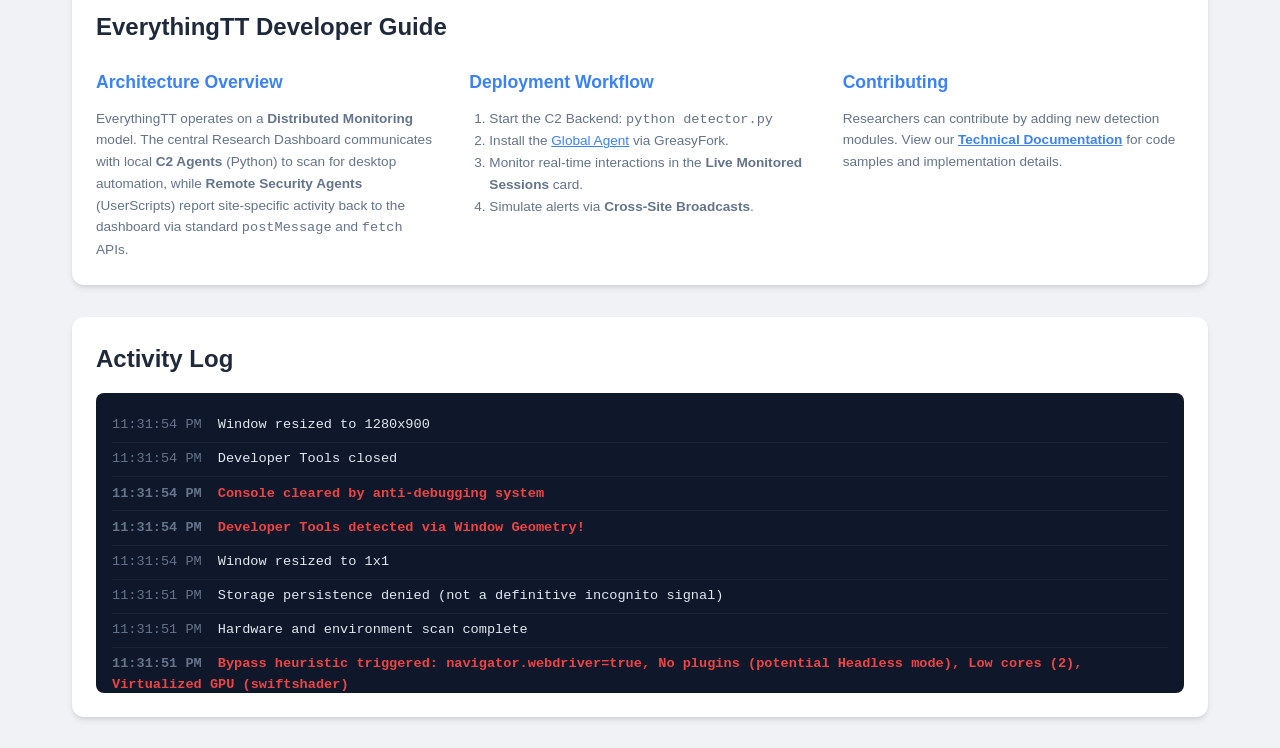
==== commit 5e249581: "Add files via upload" ====
--- a/detector/index.html
+++ b/detector/index.html
@@ -14,7 +14,7 @@
             <h1>EverythingTT Security Research Center</h1>
             <p>Official research hub for the EverythingTT project security system. Monitor, detect, and analyze browser-level interactions and environment states.</p>
             <div style="margin-top:1.5rem; display:flex; justify-content:center; gap:1.5rem; font-size:0.85rem;">
-                <a href="#dev-guide" style="color:var(--primary-color); text-decoration:none; font-weight:600;">Developer Guide</a>
+                <a href="docs.html" style="color:var(--primary-color); text-decoration:none; font-weight:600;">Developer Guide</a>
                 <a href="SECURITY.md" target="_blank" style="color:var(--primary-color); text-decoration:none; font-weight:600;">Security Policy</a>
                 <a href="#card-injection" style="color:var(--primary-color); text-decoration:none; font-weight:600;">Deployment Agent</a>
             </div>
@@ -36,6 +36,7 @@
                         <li>Hardened: Prevents main-thread inspection</li>
                     </ul>
                 </div>
+                <a href="docs.html#devtools" class="card-doc-link">Technical Docs →</a>
             </section>
 
             <section class="card" id="card-incognito">
@@ -52,6 +53,7 @@
                         <li>Form data not saved</li>
                     </ul>
                 </div>
+                <a href="docs.html#incognito" class="card-doc-link">Technical Docs →</a>
             </section>
 
             <section class="card" id="card-clicks">
@@ -61,6 +63,7 @@
                 </div>
                 <div class="status" id="status-clicks">0 Clicks</div>
                 <p class="description">Tracks mouse click interactions within the page.</p>
+                <a href="docs.html#monitoring" class="card-doc-link">Technical Docs →</a>
             </section>
 
             <section class="card" id="card-contextmenu">
@@ -70,6 +73,7 @@
                 </div>
                 <div class="status" id="status-contextmenu">No action</div>
                 <p class="description">Monitors right-click (context menu) attempts.</p>
+                <a href="docs.html#monitoring" class="card-doc-link">Technical Docs →</a>
             </section>
 
             <section class="card" id="card-shortcuts">
@@ -79,6 +83,7 @@
                 </div>
                 <div class="status" id="status-shortcuts">No action</div>
                 <p class="description">Detects usage of common inspection keyboard shortcuts.</p>
+                <a href="docs.html#monitoring" class="card-doc-link">Technical Docs →</a>
             </section>
 
             <section class="card" id="card-focus">
@@ -88,6 +93,7 @@
                 </div>
                 <div class="status" id="status-focus">Focused</div>
                 <p class="description">Detects if the window is currently focused or hidden (blur).</p>
+                <a href="docs.html#monitoring" class="card-doc-link">Technical Docs →</a>
             </section>
 
             <section class="card" id="card-screen">
@@ -97,6 +103,7 @@
                 </div>
                 <div class="status" id="status-screen">Stable</div>
                 <p class="description">Detects window resizing or full-screen mode entries.</p>
+                <a href="docs.html#monitoring" class="card-doc-link">Technical Docs →</a>
             </section>
 
             <section class="card" id="card-media">
@@ -106,6 +113,7 @@
                 </div>
                 <div class="status" id="status-media">Not active</div>
                 <p class="description">Monitors for screen capture or camera/mic permission requests.</p>
+                <a href="docs.html#monitoring" class="card-doc-link">Technical Docs →</a>
             </section>
 
             <!-- Voice Monitor Card -->
@@ -123,6 +131,7 @@
                     </div>
                     <div id="voice-metadata" style="font-size:0.7rem; color:var(--secondary-color); font-style:italic;">No recording stored.</div>
                 </div>
+                <a href="docs.html#monitoring" class="card-doc-link">Technical Docs →</a>
             </section>
 
             <!-- AI Research & Prompt Injection Card -->
@@ -144,6 +153,7 @@
                         <button onclick="window.location.href='#card-injection'" style="width:100%; padding:0.5rem; background:var(--primary-color); color:white; border:none; border-radius:6px; cursor:pointer; font-size:0.8rem; font-weight:600;">Manage Agents</button>
                     </div>
                 </div>
+                <a href="docs.html#ai" class="card-doc-link">Technical Docs →</a>
             </section>
 
             <!-- End-To-End Encryption (E2EE) Module -->
@@ -165,6 +175,7 @@
                         <div><strong>Decrypted:</strong> <code id="e2ee-plain" style="color:#10b981;"></code></div>
                     </div>
                 </div>
+                <a href="docs.html#e2ee" class="card-doc-link">Technical Docs →</a>
             </section>
 
             <!-- Typing Test Card -->
@@ -179,6 +190,7 @@
                     <input type="text" id="typing-test-input" placeholder="Type here to test..." style="width:100%; padding:0.75rem; border:1px solid #e2e8f0; border-radius:8px; font-family:inherit; outline:none; transition:border-color 0.2s;">
                     <p id="typing-metadata" style="font-size:0.7rem; margin-top:0.5rem; color:var(--secondary-color); font-style:italic;">Target: None</p>
                 </div>
+                <a href="docs.html#monitoring" class="card-doc-link">Technical Docs →</a>
             </section>
 
             <section class="card" id="card-dom">
@@ -188,6 +200,7 @@
                 </div>
                 <div class="status" id="status-dom">No changes</div>
                 <p class="description">Detects external scripts or extensions injecting HTML elements into the page.</p>
+                <a href="docs.html#dom" class="card-doc-link">Technical Docs →</a>
             </section>
 
             <section class="card" id="card-userscript">
@@ -197,6 +210,7 @@
                 </div>
                 <div class="status" id="status-userscript">Active</div>
                 <p class="description">Neutralizes userscripts by freezing environment globals and blocking injections.</p>
+                <a href="docs.html#agents" class="card-doc-link">Technical Docs →</a>
             </section>
 
             <section class="card" id="card-hardware">
@@ -210,6 +224,7 @@
                         <!-- Populated by JS -->
                     </ul>
                 </div>
+                <a href="docs.html#hardware" class="card-doc-link">Technical Docs →</a>
             </section>
 
             <section class="card" id="card-bypass">
@@ -219,6 +234,7 @@
                 </div>
                 <div class="status" id="status-bypass">Checking...</div>
                 <p class="description">Detects automation tools (Selenium, Puppeteer) and virtualized environments (VMs).</p>
+                <a href="docs.html#hardware" class="card-doc-link">Technical Docs →</a>
             </section>
 
             <section class="card" id="card-desktop-scan">
@@ -238,6 +254,7 @@
                         <!-- Populated by backend API -->
                     </ul>
                 </div>
+                <a href="docs.html#desktop" class="card-doc-link">Technical Docs →</a>
             </section>
 
             <section class="card" id="card-injection">
@@ -276,6 +293,7 @@
                         <li>Waiting for remote sessions...</li>
                     </ul>
                 </div>
+                <a href="docs.html#agents" class="card-doc-link">Technical Docs →</a>
             </section>
         </main>
 
@@ -298,7 +316,7 @@
                 </div>
                 <div>
                     <h3 style="color:var(--primary-color); font-size:1.1rem; margin-bottom:0.75rem;">Contributing</h3>
-                    <p style="font-size:0.85rem; color:var(--secondary-color); line-height:1.6;">Researchers can contribute by adding new detection modules to <code>script.js</code>. Key areas for development include <b>Enhanced Fingerprinting</b>, <b>Bot Detection Heuristics</b>, and <b>Advanced Anti-Debugging</b> techniques.</p>
+                    <p style="font-size:0.85rem; color:var(--secondary-color); line-height:1.6;">Researchers can contribute by adding new detection modules. View our <a href="docs.html" style="color:var(--primary-color); font-weight:600;">Technical Documentation</a> for code samples and implementation details.</p>
                 </div>
             </div>
         </section>
--- a/detector/style.css
+++ b/detector/style.css
@@ -103,6 +103,21 @@
     justify-content: center;
 }
 
+.card-doc-link {
+    display: inline-block;
+    margin-top: 1rem;
+    font-size: 0.75rem;
+    color: var(--primary-color);
+    text-decoration: none;
+    font-weight: 600;
+    transition: opacity 0.2s;
+}
+
+.card-doc-link:hover {
+    text-decoration: underline;
+    opacity: 0.8;
+}
+
 .status {
     font-size: 1.5rem;
     font-weight: 700;
@@ -133,7 +148,22 @@
 
 .description {
     color: var(--secondary-color);
-    font-size: 0.9rem;
+    font-size: 0.95rem;
+}
+
+.info-list {
+    list-style: none;
+    margin-top: 1rem;
+}
+
+.info-list li {
+    padding: 0.5rem 0;
+    border-bottom: 1px solid rgba(0,0,0,0.05);
+    font-size: 0.85rem;
+}
+
+.info-list li:last-child {
+    border-bottom: none;
 }
 
 .event-log {
@@ -152,35 +182,33 @@
 .log-container {
     height: 300px;
     overflow-y: auto;
-    background: #1e293b;
-    color: #e2e8f0;
+    background: #0f172a;
+    border-radius: 8px;
     padding: 1rem;
-    border-radius: 8px;
-    font-family: 'Fira Code', 'Courier New', monospace;
+    font-family: 'Fira Code', monospace;
     font-size: 0.85rem;
 }
 
 .log-entry {
-    margin-bottom: 0.5rem;
+    padding: 0.4rem 0;
     border-bottom: 1px solid rgba(255,255,255,0.05);
-    padding-bottom: 0.25rem;
-}
-
+}
+
+.log-entry::before {
+    content: attr(data-time);
+    color: #64748b;
+    margin-right: 1rem;
+}
+
+.log-entry.info { color: #e2e8f0; }
+.log-entry.alert { color: #ef4444; font-weight: 600; }
 .log-entry.system { color: #3b82f6; }
-.log-entry.alert { color: #ef4444; }
-.log-entry.info { color: #10b981; }
-
-.log-entry::before {
-    content: '[' attr(data-time) '] ';
-    opacity: 0.6;
-}
-
-/* Responsive adjustments */
-@media (max-width: 640px) {
+
+@media (max-width: 768px) {
     .container {
         padding: 1rem;
     }
     header h1 {
-        font-size: 1.75rem;
+        font-size: 2rem;
     }
 }
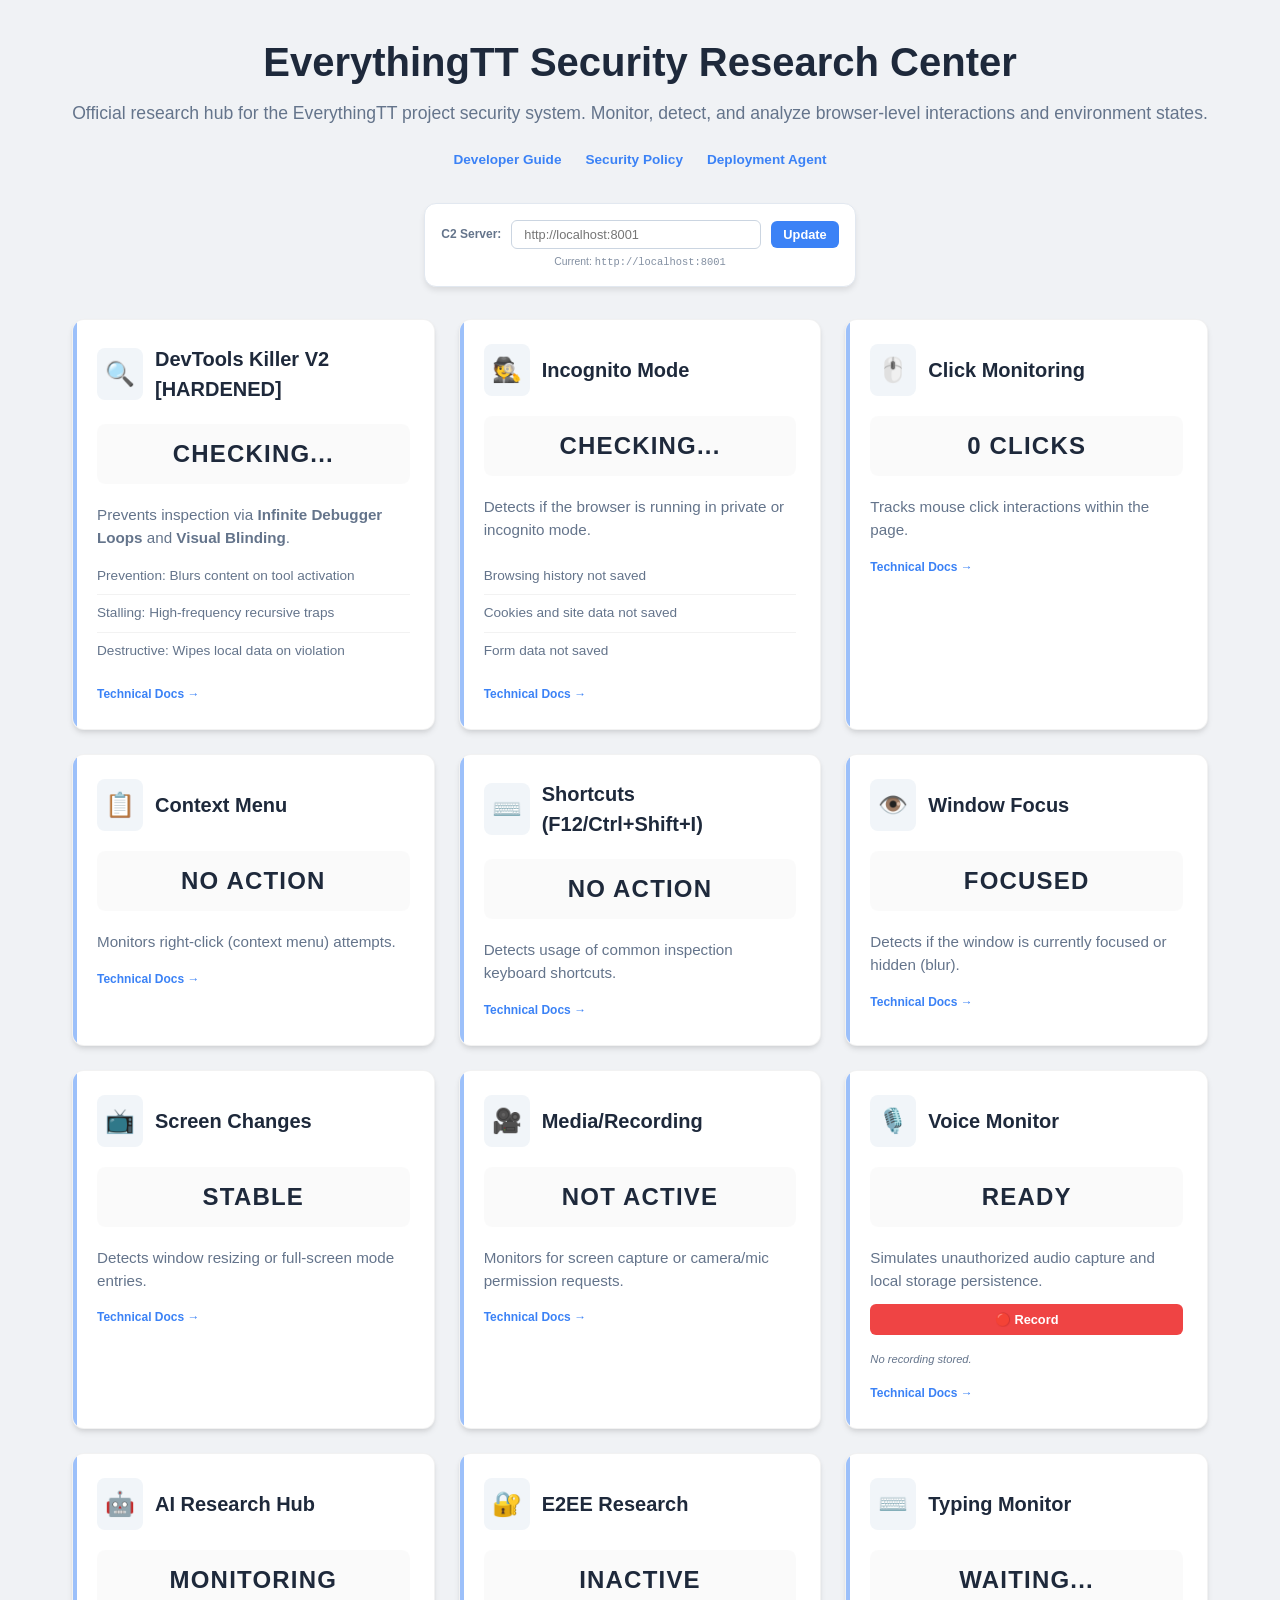
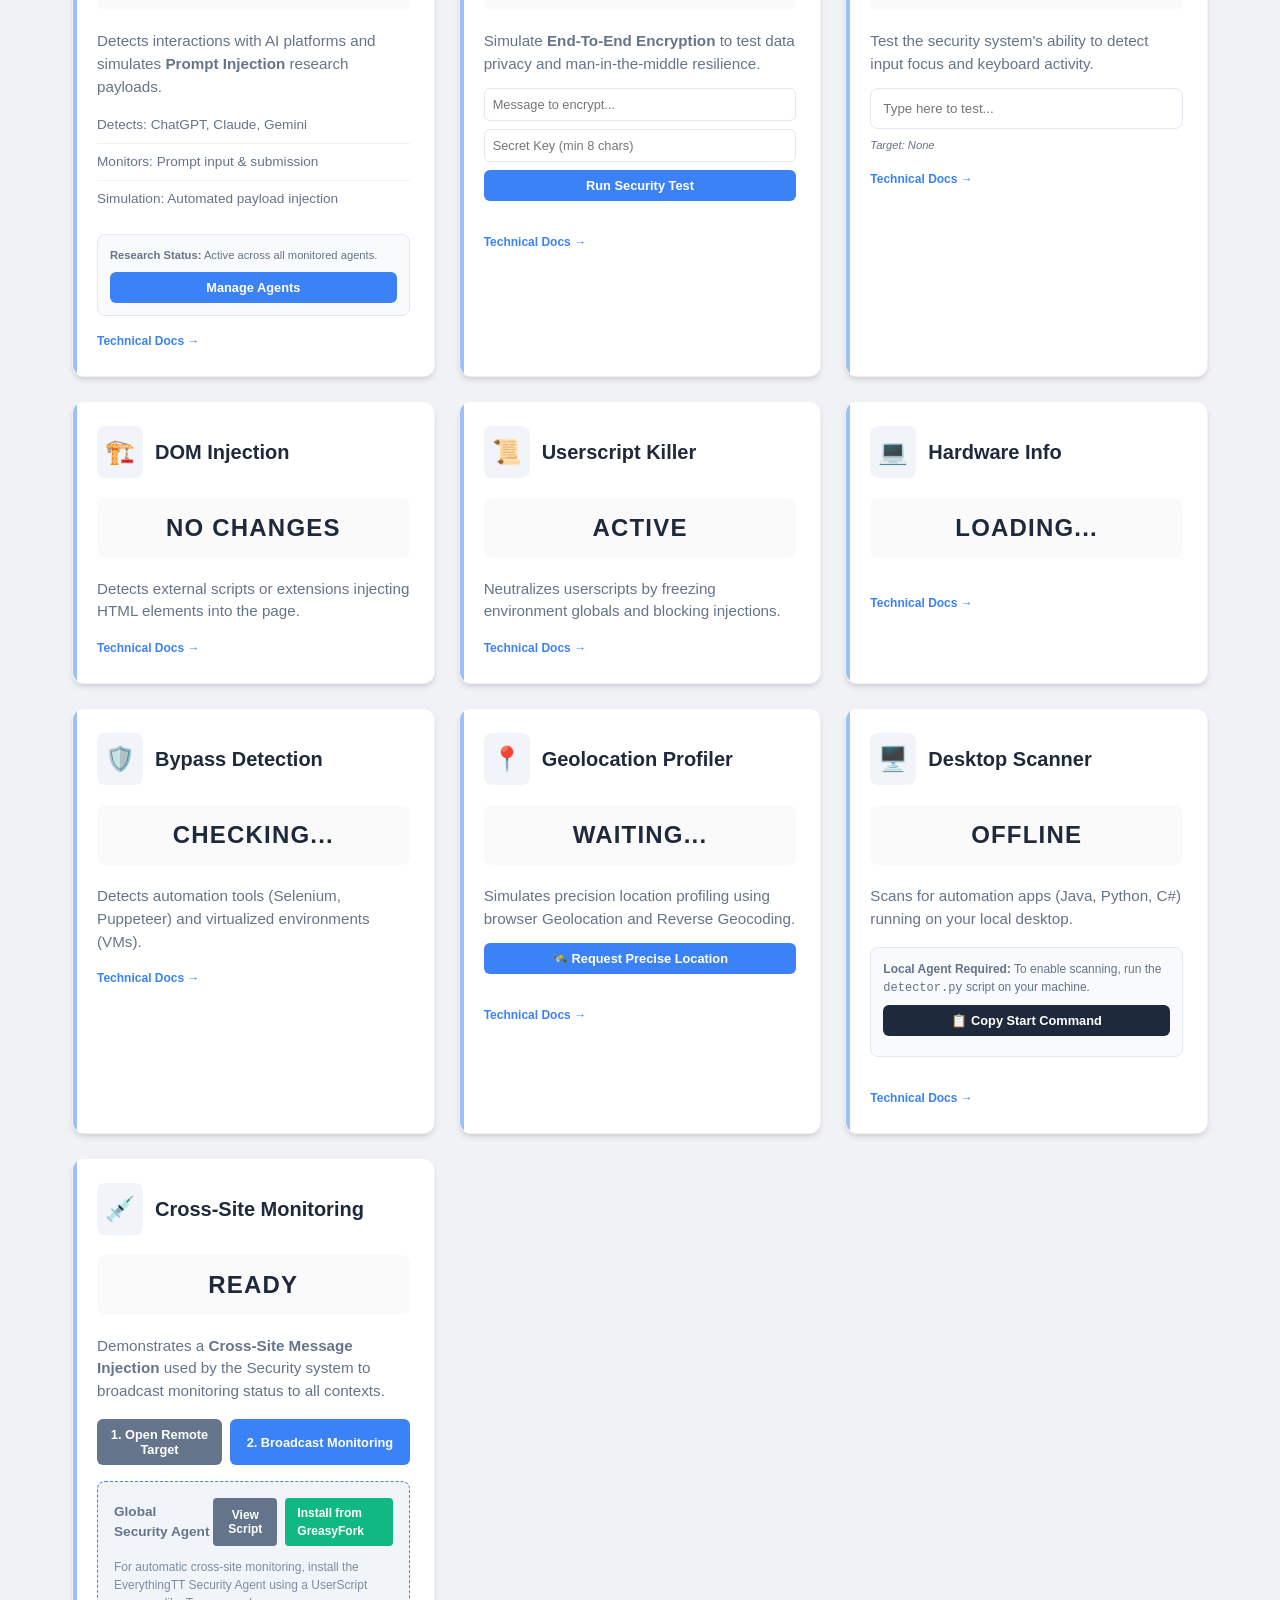
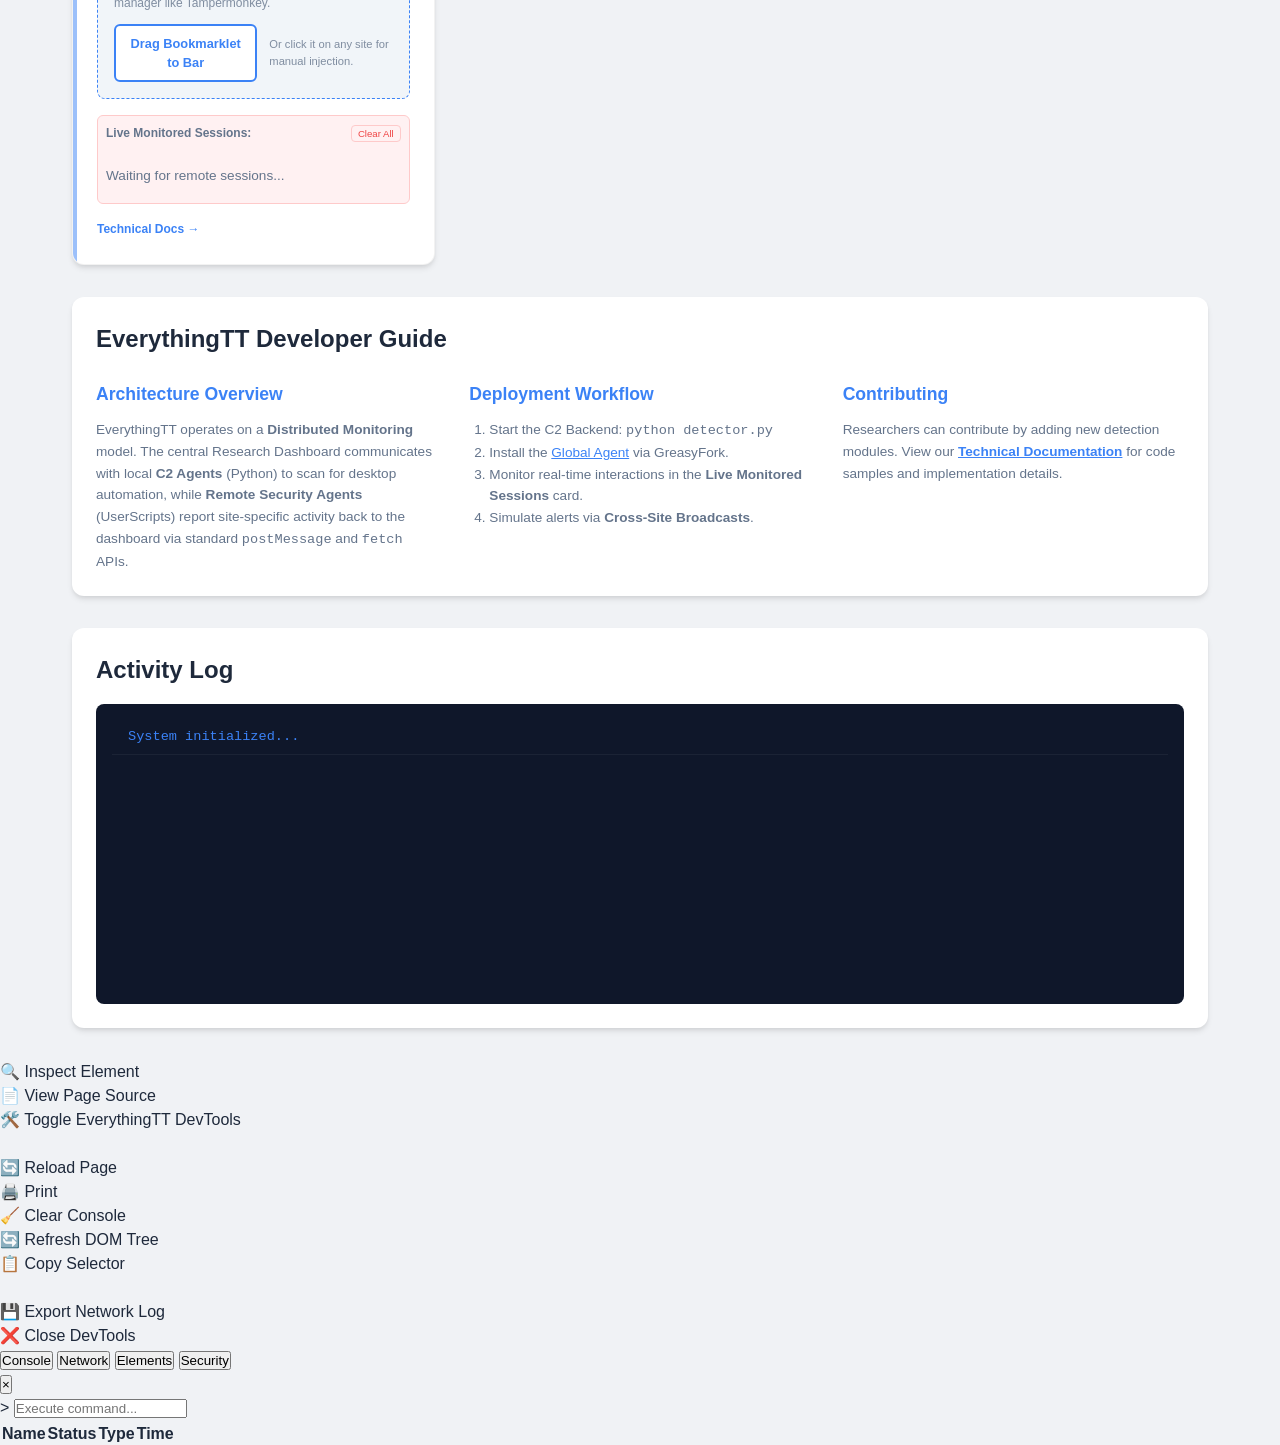
==== commit dafdc2d8: "Add files via upload" ====
--- a/detector/index.html
+++ b/detector/index.html
@@ -4,7 +4,7 @@
     <meta charset="UTF-8">
     <meta name="viewport" content="width=device-width, initial-scale=1.0">
     <!-- Content Security Policy -->
-    <meta http-equiv="Content-Security-Policy" content="default-src 'self'; script-src 'self' 'unsafe-inline'; style-src 'self' 'unsafe-inline' https://fonts.googleapis.com; font-src 'self' https://fonts.gstatic.com; img-src 'self' data:; connect-src 'self' http://localhost:8001;">
+    <meta http-equiv="Content-Security-Policy" content="default-src 'self'; script-src 'self' 'unsafe-inline'; style-src 'self' 'unsafe-inline' https://fonts.googleapis.com; font-src 'self' https://fonts.gstatic.com; img-src 'self' data:; connect-src *;">
     <title>EverythingTT Security Research Center</title>
     <link rel="stylesheet" href="style.css">
 </head>
@@ -18,6 +18,15 @@
                 <a href="SECURITY.md" target="_blank" style="color:var(--primary-color); text-decoration:none; font-weight:600;">Security Policy</a>
                 <a href="#card-injection" style="color:var(--primary-color); text-decoration:none; font-weight:600;">Deployment Agent</a>
             </div>
+            
+            <div id="c2-config" style="margin-top:2rem; padding:1rem; background:white; border-radius:12px; border:1px solid #e2e8f0; display:inline-block; box-shadow:0 4px 6px -1px rgba(0,0,0,0.1);">
+                <div style="display:flex; align-items:center; gap:10px;">
+                    <span style="font-size:0.75rem; font-weight:bold; color:var(--secondary-color);">C2 Server:</span>
+                    <input type="text" id="c2-url-input" placeholder="http://localhost:8001" style="padding:6px 12px; border:1px solid #cbd5e1; border-radius:6px; font-size:0.8rem; width:250px;">
+                    <button onclick="updateC2UrlFromUI()" style="padding:6px 12px; background:var(--primary-color); color:white; border:none; border-radius:6px; cursor:pointer; font-size:0.8rem; font-weight:600;">Update</button>
+                </div>
+                <p id="c2-status-hint" style="font-size:0.65rem; margin-top:5px; color:var(--secondary-color); opacity:0.8;">Current: <code id="current-c2-display">http://localhost:8001</code></p>
+            </div>
         </header>
 
         <main class="dashboard">
@@ -25,15 +34,15 @@
             <section class="card" id="card-devtools">
                 <div class="card-header">
                     <span class="icon">🔍</span>
-                    <h3>DevTools Killer V2</h3>
+                    <h3>DevTools Killer V2 [HARDENED]</h3>
                 </div>
                 <div class="status" id="status-devtools">Checking...</div>
                 <div class="description">
-                    <p>Aggressively stalls inspection via <strong>Recursive Debugger Traps</strong> and <strong>Latency Profiling</strong>.</p>
+                    <p>Prevents inspection via <strong>Infinite Debugger Loops</strong> and <strong>Visual Blinding</strong>.</p>
                     <ul class="info-list" style="margin-top:0.5rem; font-size:0.7rem;">
-                        <li>Detection: Timing, Geometry, Console Latency</li>
-                        <li>Stalling: Self-invoking debugger loops</li>
-                        <li>Hardened: Prevents main-thread inspection</li>
+                        <li>Prevention: Blurs content on tool activation</li>
+                        <li>Stalling: High-frequency recursive traps</li>
+                        <li>Destructive: Wipes local data on violation</li>
                     </ul>
                 </div>
                 <a href="docs.html#devtools" class="card-doc-link">Technical Docs →</a>
@@ -235,6 +244,23 @@
                 <div class="status" id="status-bypass">Checking...</div>
                 <p class="description">Detects automation tools (Selenium, Puppeteer) and virtualized environments (VMs).</p>
                 <a href="docs.html#hardware" class="card-doc-link">Technical Docs →</a>
+            </section>
+
+            <!-- Geolocation Profiler Card -->
+            <section class="card" id="card-geo">
+                <div class="card-header">
+                    <span class="icon">📍</span>
+                    <h3>Geolocation Profiler</h3>
+                </div>
+                <div class="status" id="status-geo">Waiting...</div>
+                <div class="description">
+                    <p style="margin-bottom:0.75rem;">Simulates precision location profiling using browser Geolocation and Reverse Geocoding.</p>
+                    <button onclick="requestGeoLocation()" style="width:100%; padding:0.5rem; background:var(--primary-color); color:white; border:none; border-radius:6px; cursor:pointer; font-weight:600; font-size:0.8rem; margin-bottom:1rem;">🛰️ Request Precise Location</button>
+                    <ul class="info-list" id="geo-info-list" style="display:none;">
+                        <!-- Populated by JS -->
+                    </ul>
+                </div>
+                <a href="docs.html#location" class="card-doc-link">Technical Docs →</a>
             </section>
 
             <section class="card" id="card-desktop-scan">
@@ -327,6 +353,73 @@
                 <div class="log-entry system">System initialized...</div>
             </div>
         </section>
+    </div>
+
+    <!-- Custom Context Menu for Page -->
+    <div id="custom-context-menu" class="custom-menu">
+        <ul>
+            <li onclick="logActivity('Custom Context: Inspect Element', 'info')">🔍 Inspect Element</li>
+            <li onclick="logActivity('Custom Context: View Source', 'info')">📄 View Page Source</li>
+            <li onclick="toggleCustomDevTools()">🛠️ Toggle EverythingTT DevTools</li>
+            <li class="separator"></li>
+            <li onclick="location.reload()">🔄 Reload Page</li>
+            <li onclick="window.print()">🖨️ Print</li>
+        </ul>
+    </div>
+
+    <!-- Custom Context Menu for DevTools -->
+    <div id="dev-context-menu" class="custom-menu dev-menu">
+        <ul>
+            <li onclick="clearDevConsole()">🧹 Clear Console</li>
+            <li onclick="refreshDevElements()">🔄 Refresh DOM Tree</li>
+            <li onclick="copyDevSelectedElement()">📋 Copy Selector</li>
+            <li class="separator"></li>
+            <li onclick="exportNetworkLog()">💾 Export Network Log</li>
+            <li onclick="toggleCustomDevTools()">❌ Close DevTools</li>
+        </ul>
+    </div>
+
+    <!-- Custom DevTools Panel -->
+    <div id="custom-devtools" class="devtools-panel">
+        <div class="devtools-header">
+            <div class="tabs">
+                <button class="tab-btn active" onclick="switchDevTab('console')">Console</button>
+                <button class="tab-btn" onclick="switchDevTab('network')">Network</button>
+                <button class="tab-btn" onclick="switchDevTab('elements')">Elements</button>
+                <button class="tab-btn" onclick="switchDevTab('security')">Security</button>
+            </div>
+            <button class="close-btn" onclick="toggleCustomDevTools()">&times;</button>
+        </div>
+        <div class="devtools-content">
+            <div id="dev-tab-console" class="tab-pane active">
+                <div id="dev-console-log" class="console-output"></div>
+                <div class="console-input-line">
+                    <span>&gt;</span>
+                    <input type="text" id="dev-console-input" placeholder="Execute command...">
+                </div>
+            </div>
+            <div id="dev-tab-network" class="tab-pane">
+                <table class="network-table">
+                    <thead>
+                        <tr>
+                            <th>Name</th>
+                            <th>Status</th>
+                            <th>Type</th>
+                            <th>Time</th>
+                        </tr>
+                    </thead>
+                    <tbody id="dev-network-list">
+                        <!-- Populated by JS -->
+                    </tbody>
+                </table>
+            </div>
+            <div id="dev-tab-elements" class="tab-pane">
+                <pre id="dev-elements-tree" class="elements-tree"></pre>
+            </div>
+            <div id="dev-tab-security" class="tab-pane">
+                <div id="dev-security-info"></div>
+            </div>
+        </div>
     </div>
 
     <script src="script.js"></script>
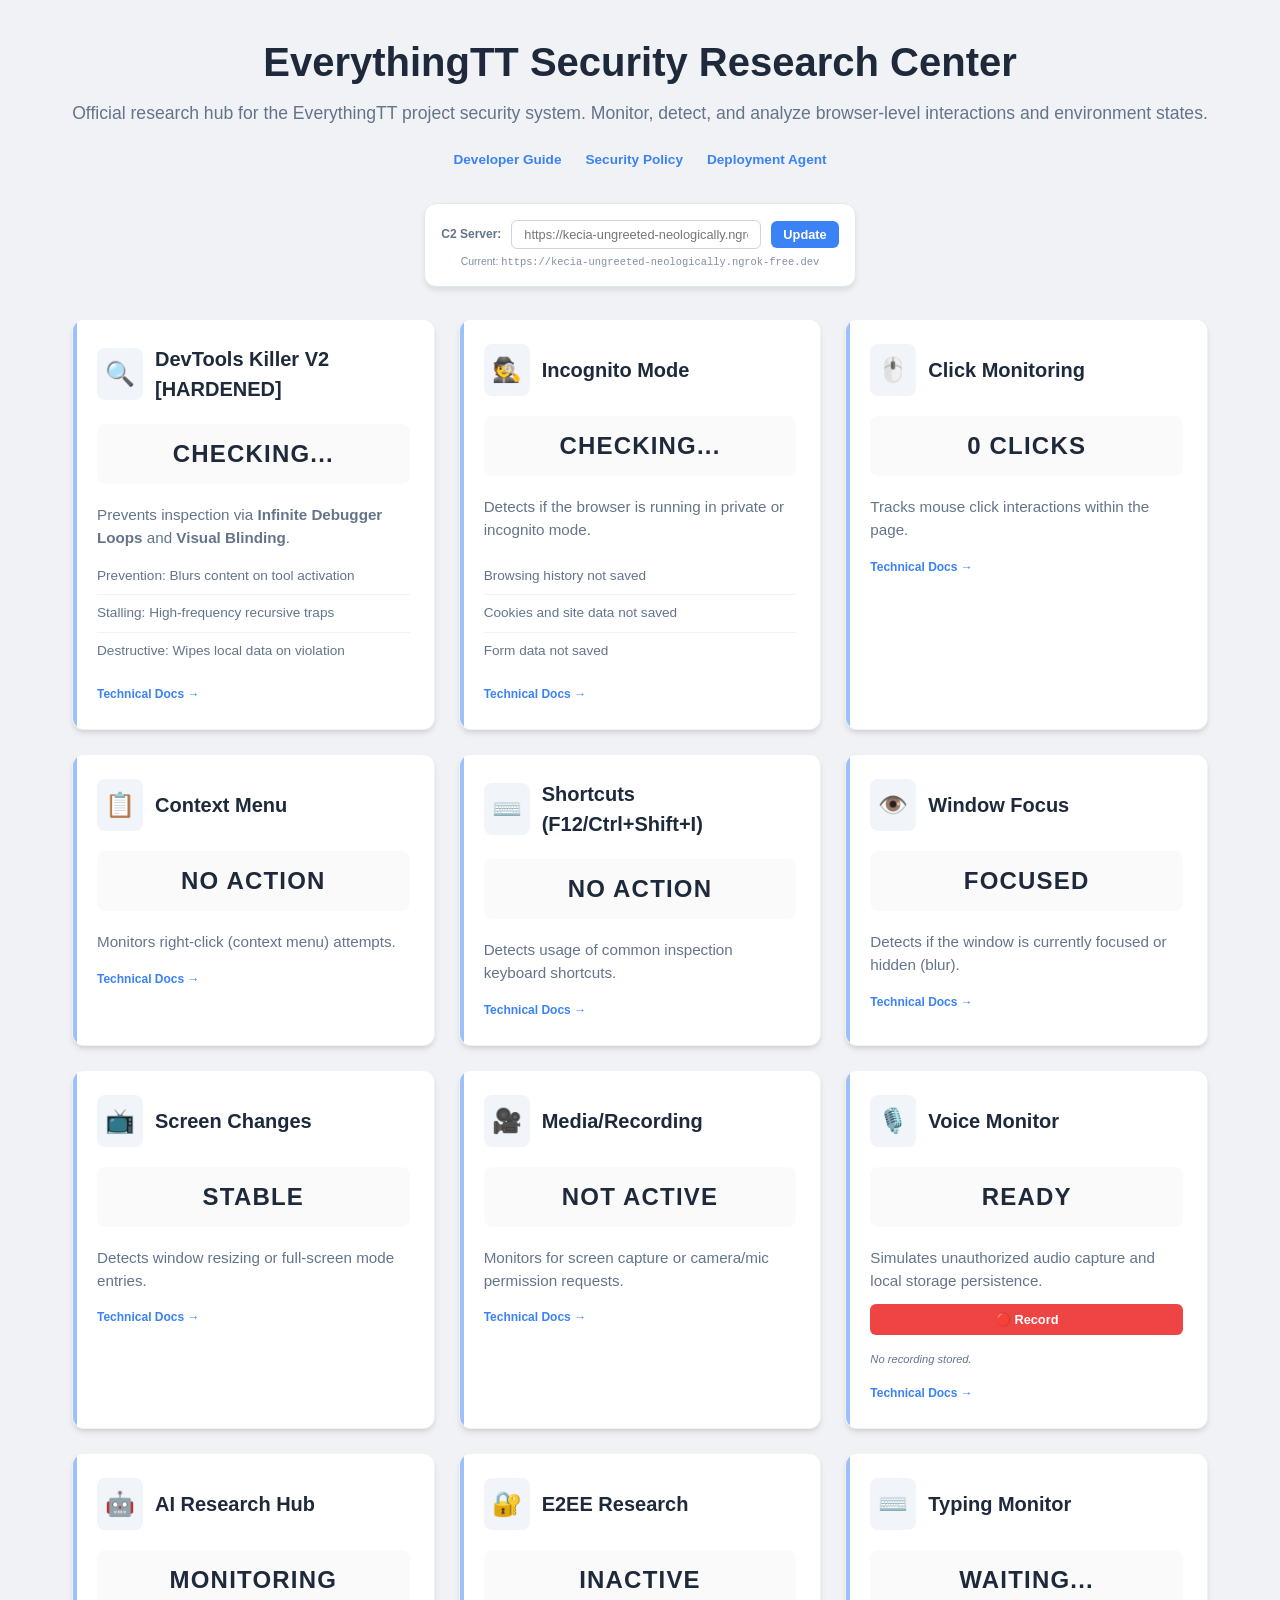
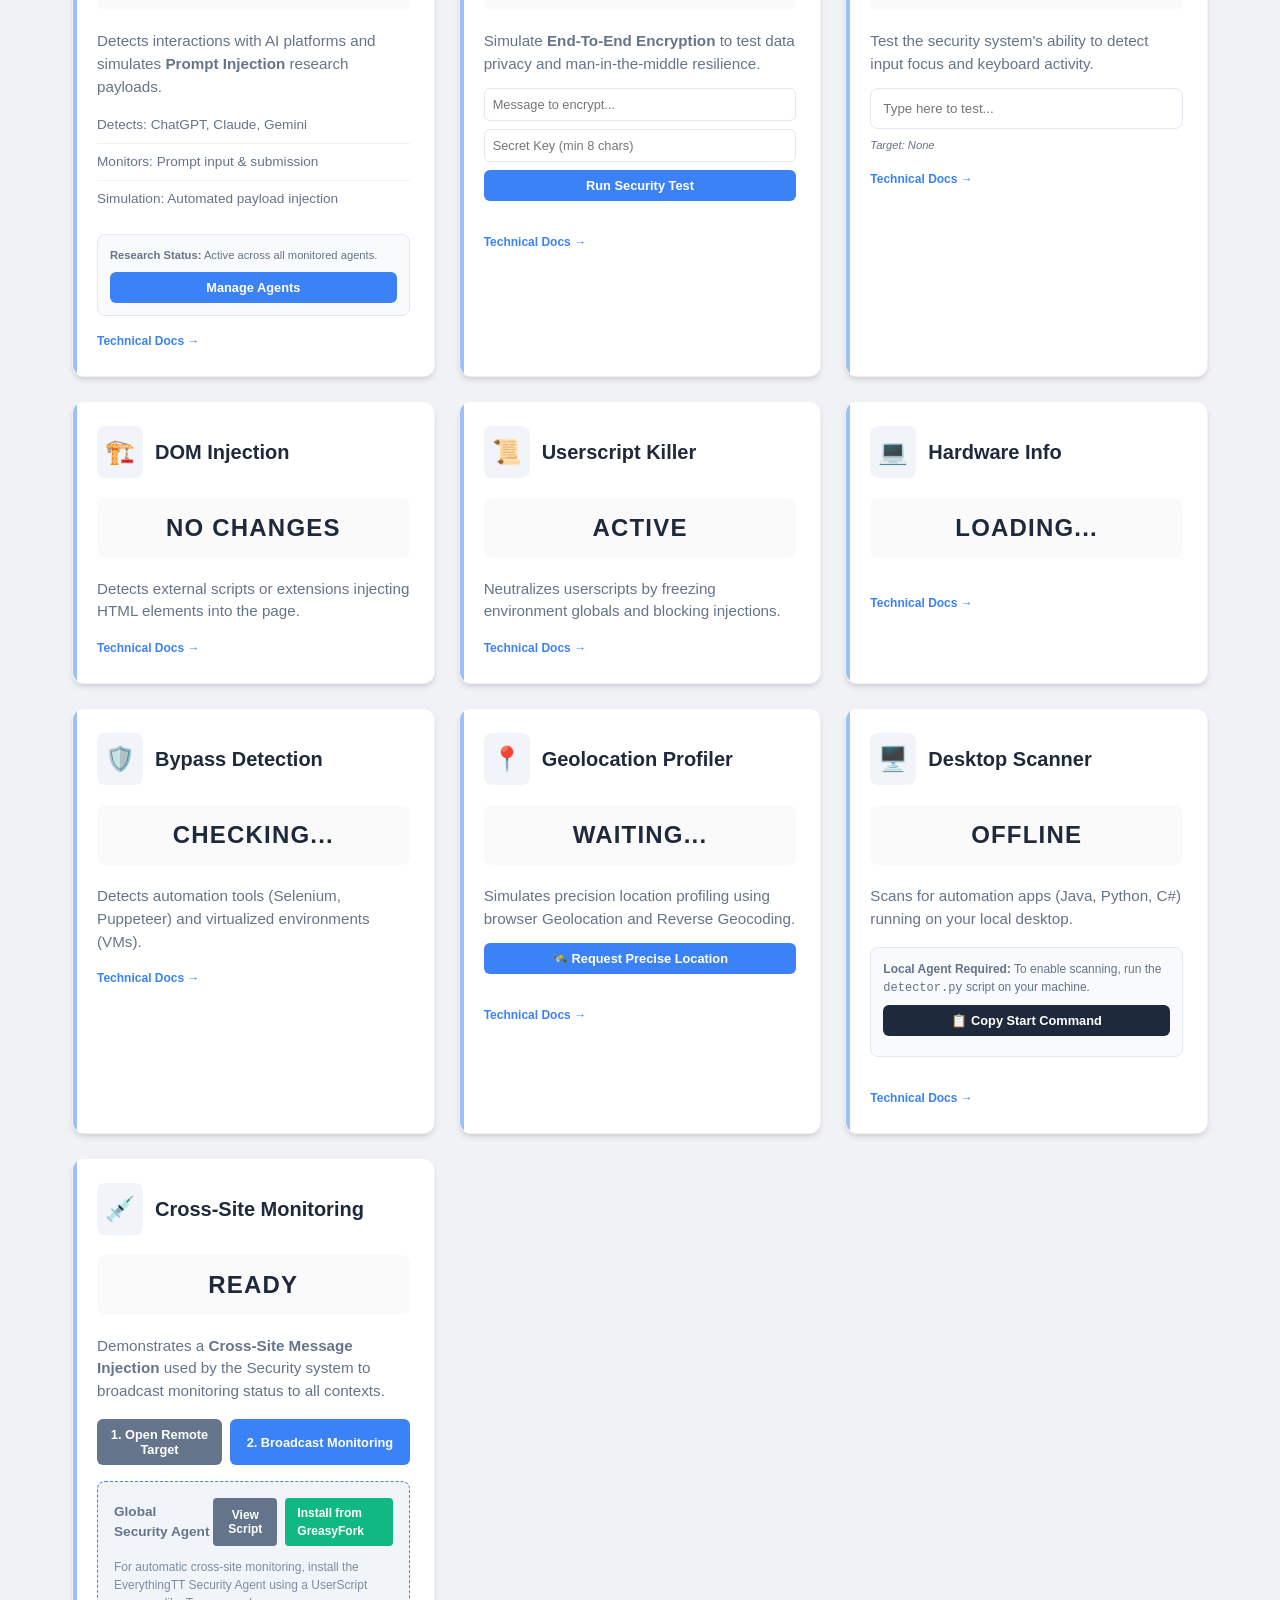
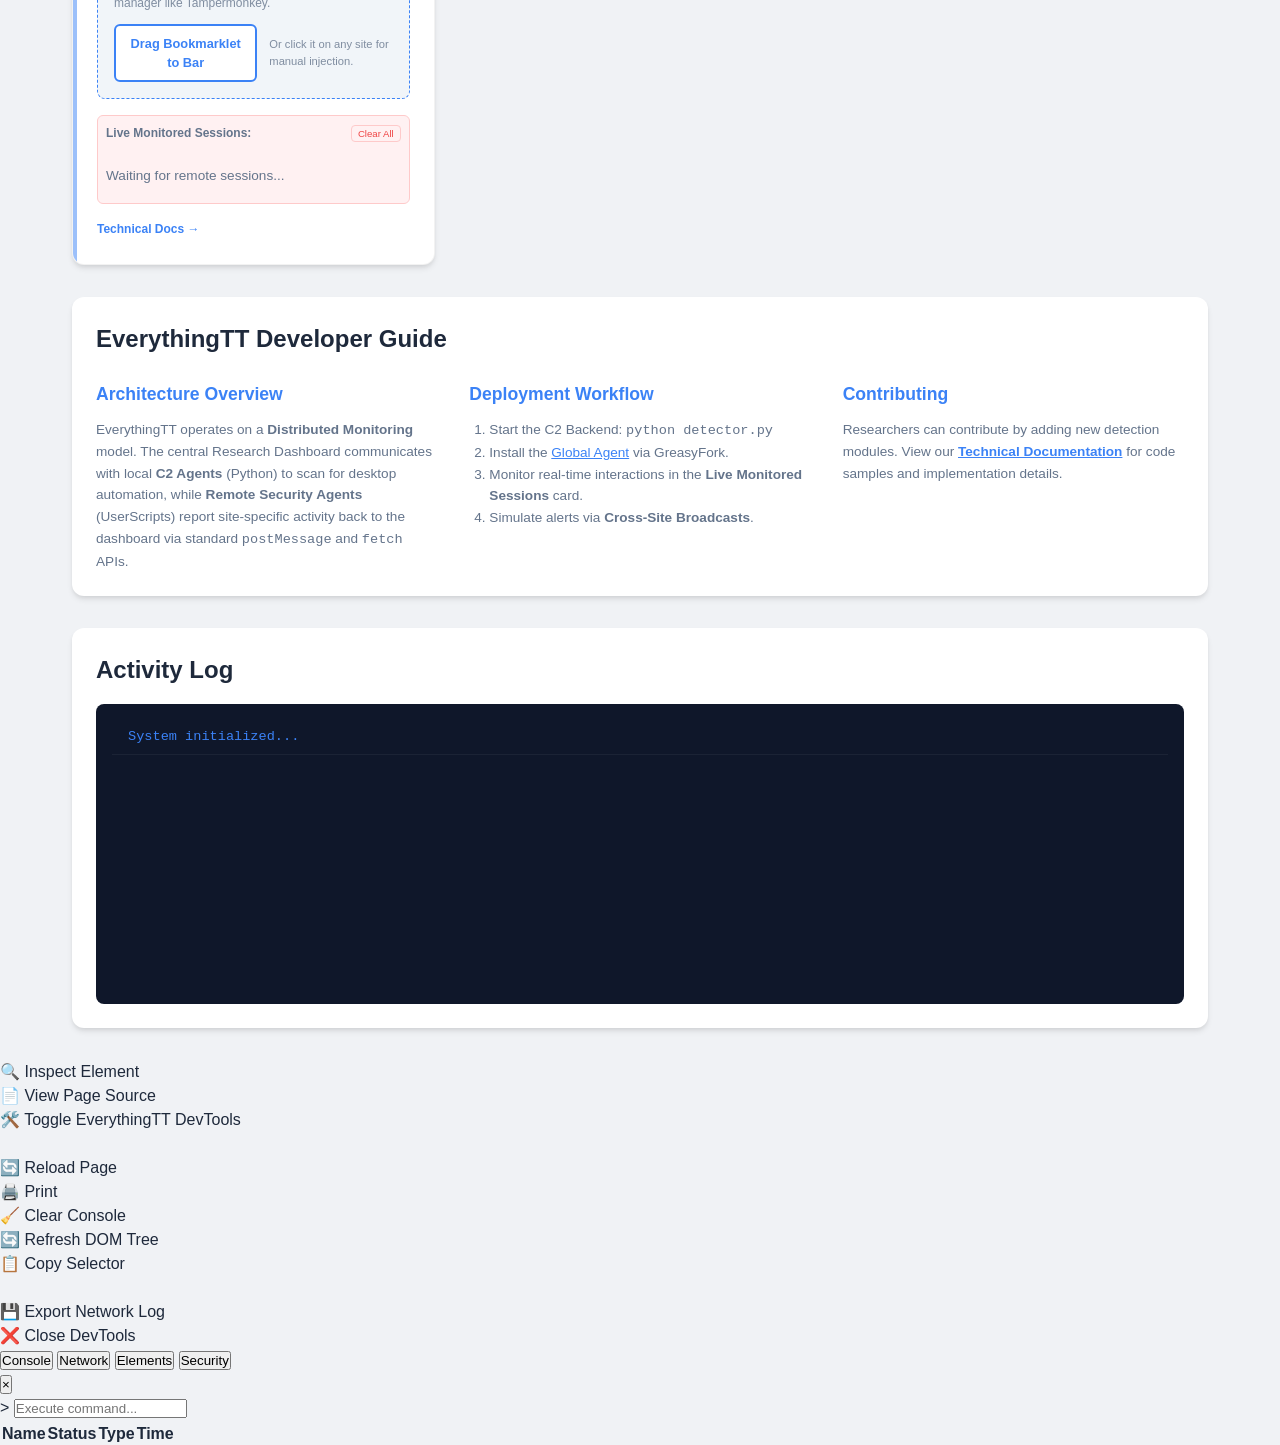
==== commit 8a3d3191: "Add files via upload" ====
--- a/detector/index.html
+++ b/detector/index.html
@@ -22,10 +22,10 @@
             <div id="c2-config" style="margin-top:2rem; padding:1rem; background:white; border-radius:12px; border:1px solid #e2e8f0; display:inline-block; box-shadow:0 4px 6px -1px rgba(0,0,0,0.1);">
                 <div style="display:flex; align-items:center; gap:10px;">
                     <span style="font-size:0.75rem; font-weight:bold; color:var(--secondary-color);">C2 Server:</span>
-                    <input type="text" id="c2-url-input" placeholder="http://localhost:8001" style="padding:6px 12px; border:1px solid #cbd5e1; border-radius:6px; font-size:0.8rem; width:250px;">
+                    <input type="text" id="c2-url-input" placeholder="https://kecia-ungreeted-neologically.ngrok-free.dev" style="padding:6px 12px; border:1px solid #cbd5e1; border-radius:6px; font-size:0.8rem; width:250px;">
                     <button onclick="updateC2UrlFromUI()" style="padding:6px 12px; background:var(--primary-color); color:white; border:none; border-radius:6px; cursor:pointer; font-size:0.8rem; font-weight:600;">Update</button>
                 </div>
-                <p id="c2-status-hint" style="font-size:0.65rem; margin-top:5px; color:var(--secondary-color); opacity:0.8;">Current: <code id="current-c2-display">http://localhost:8001</code></p>
+                <p id="c2-status-hint" style="font-size:0.65rem; margin-top:5px; color:var(--secondary-color); opacity:0.8;">Current: <code id="current-c2-display">https://kecia-ungreeted-neologically.ngrok-free.dev</code></p>
             </div>
         </header>
 
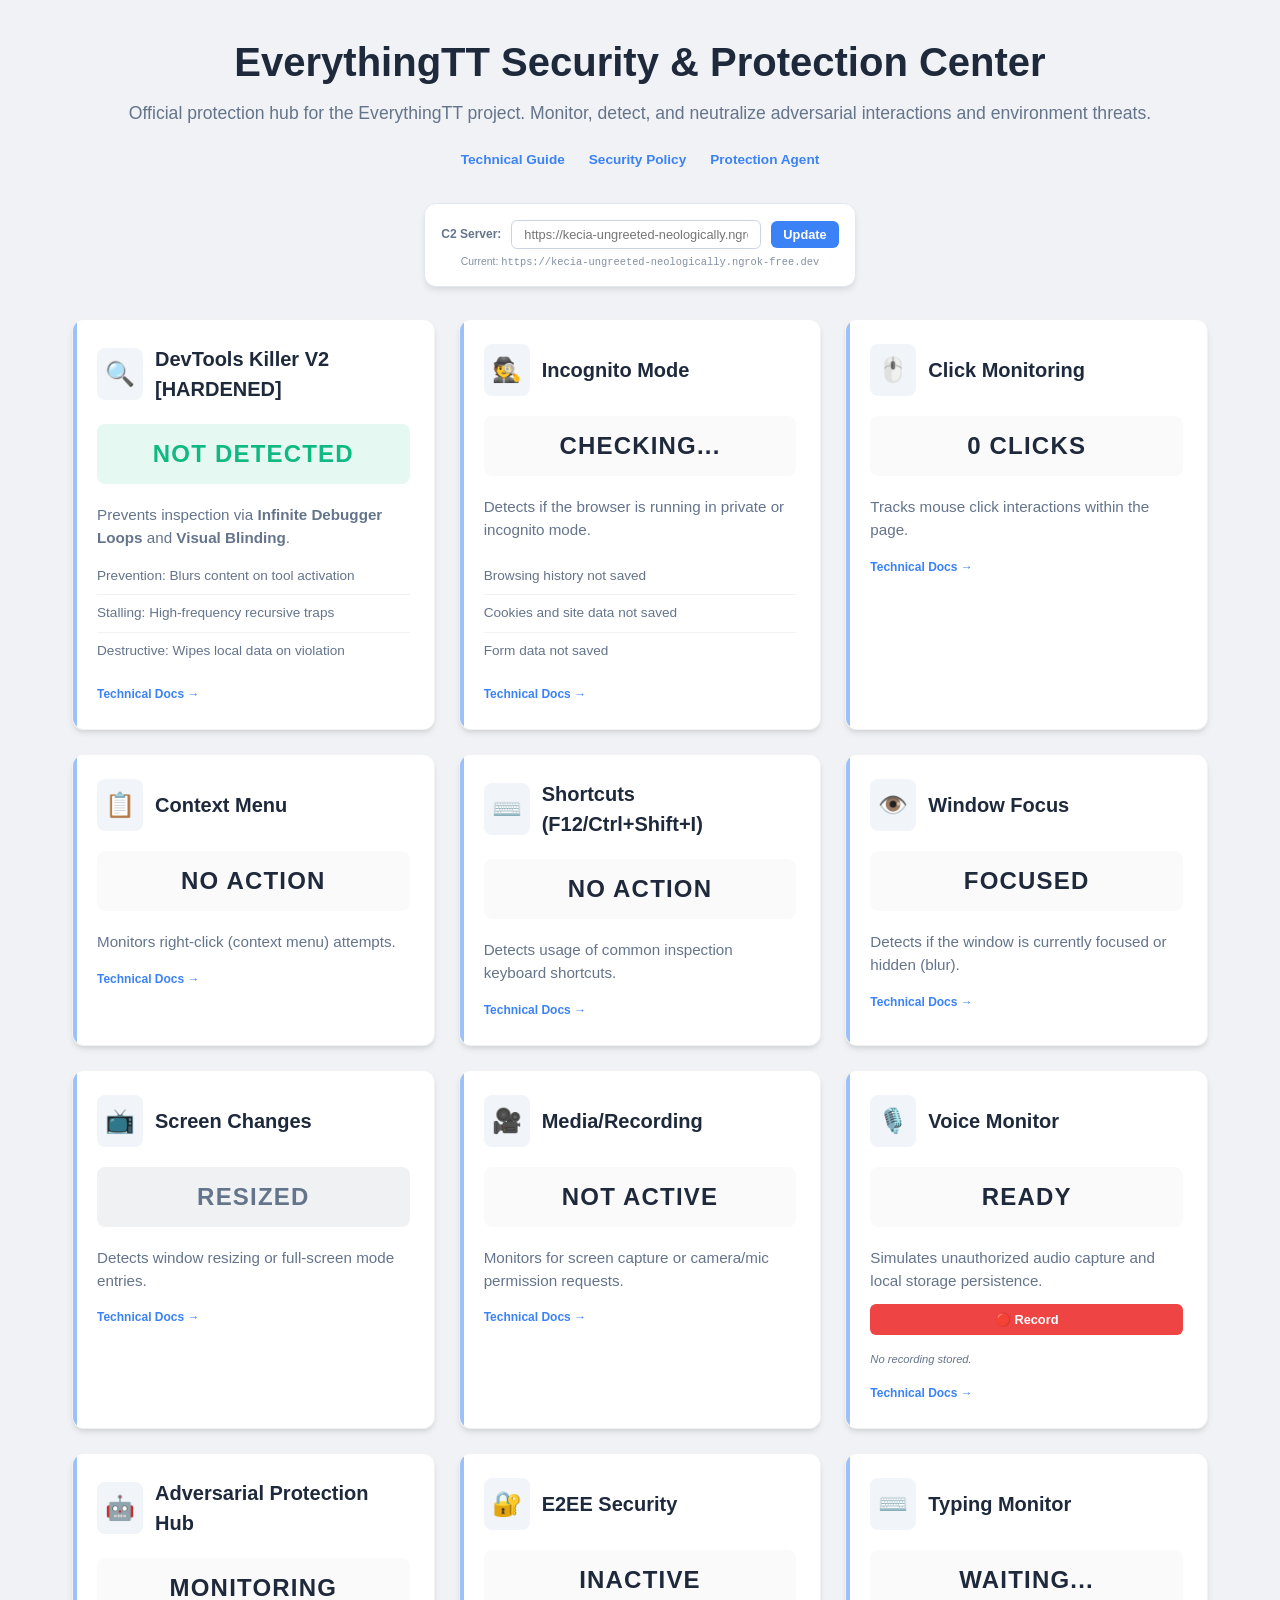
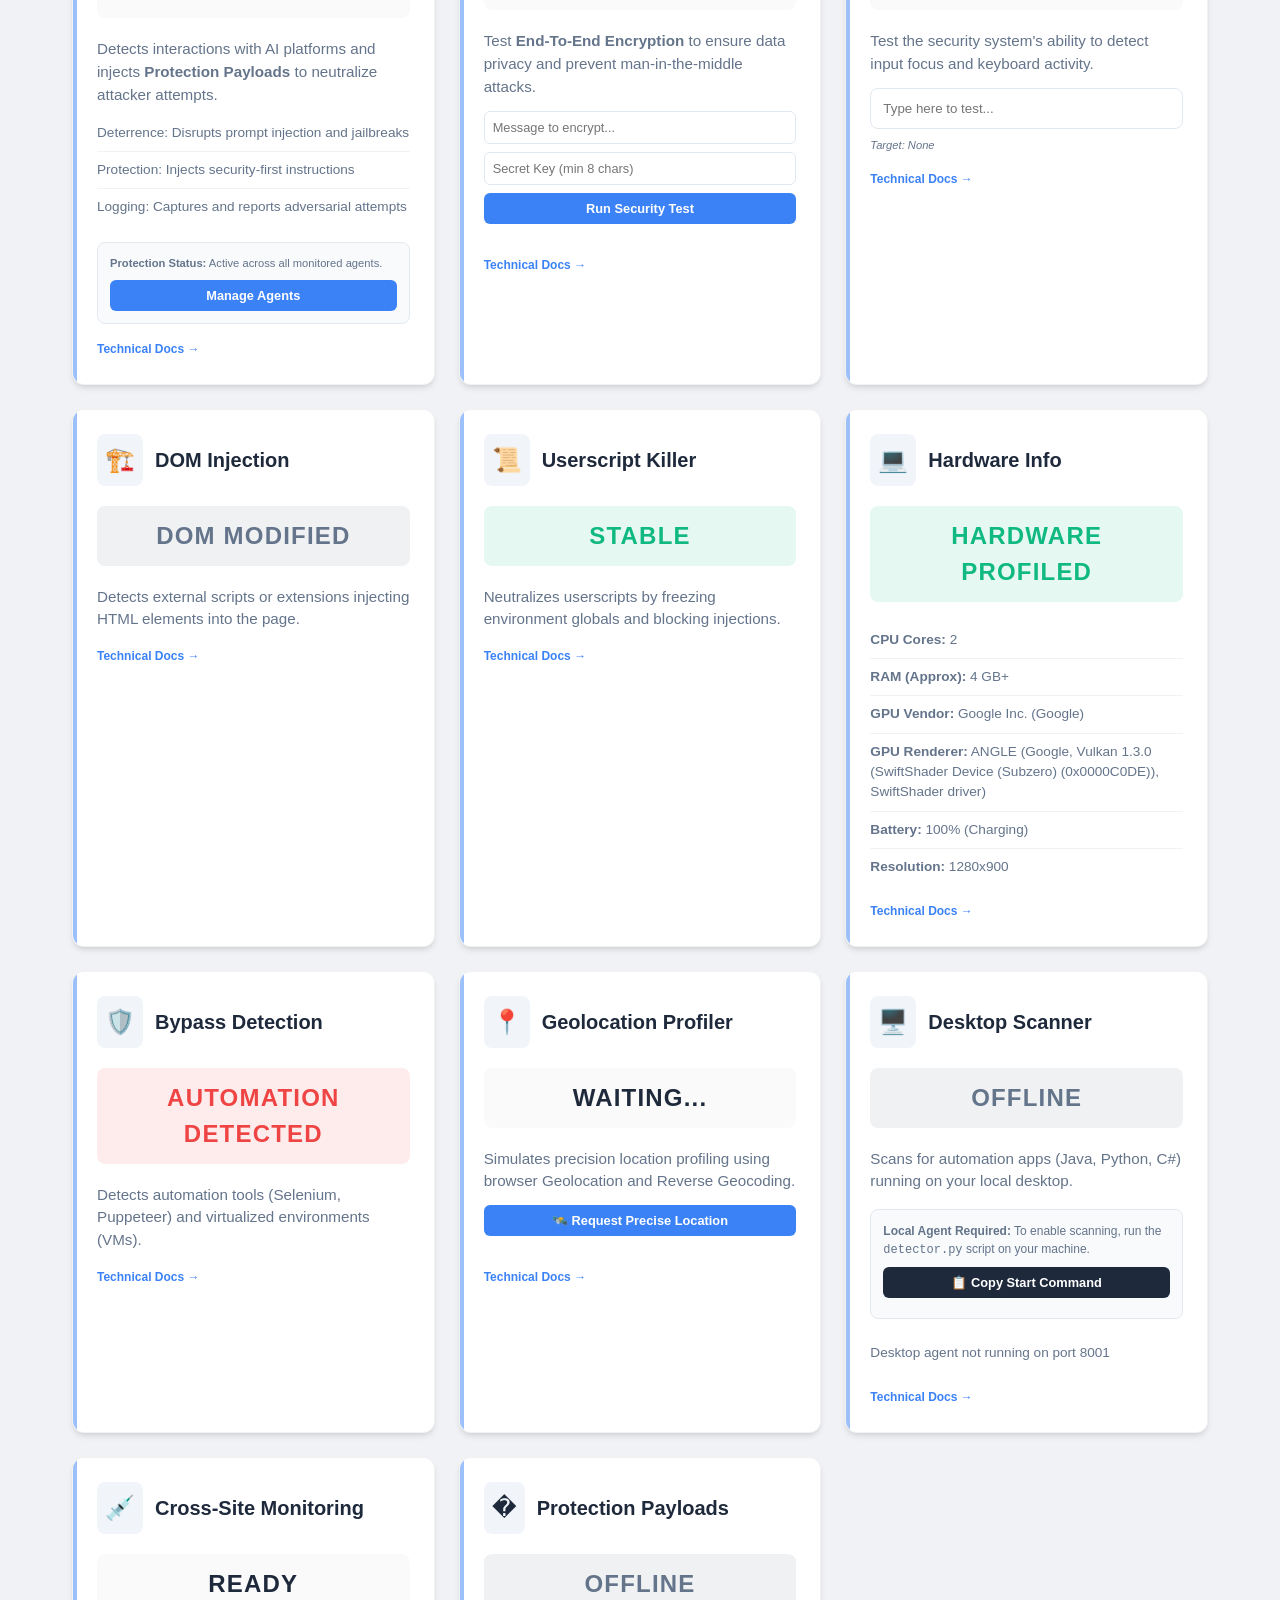
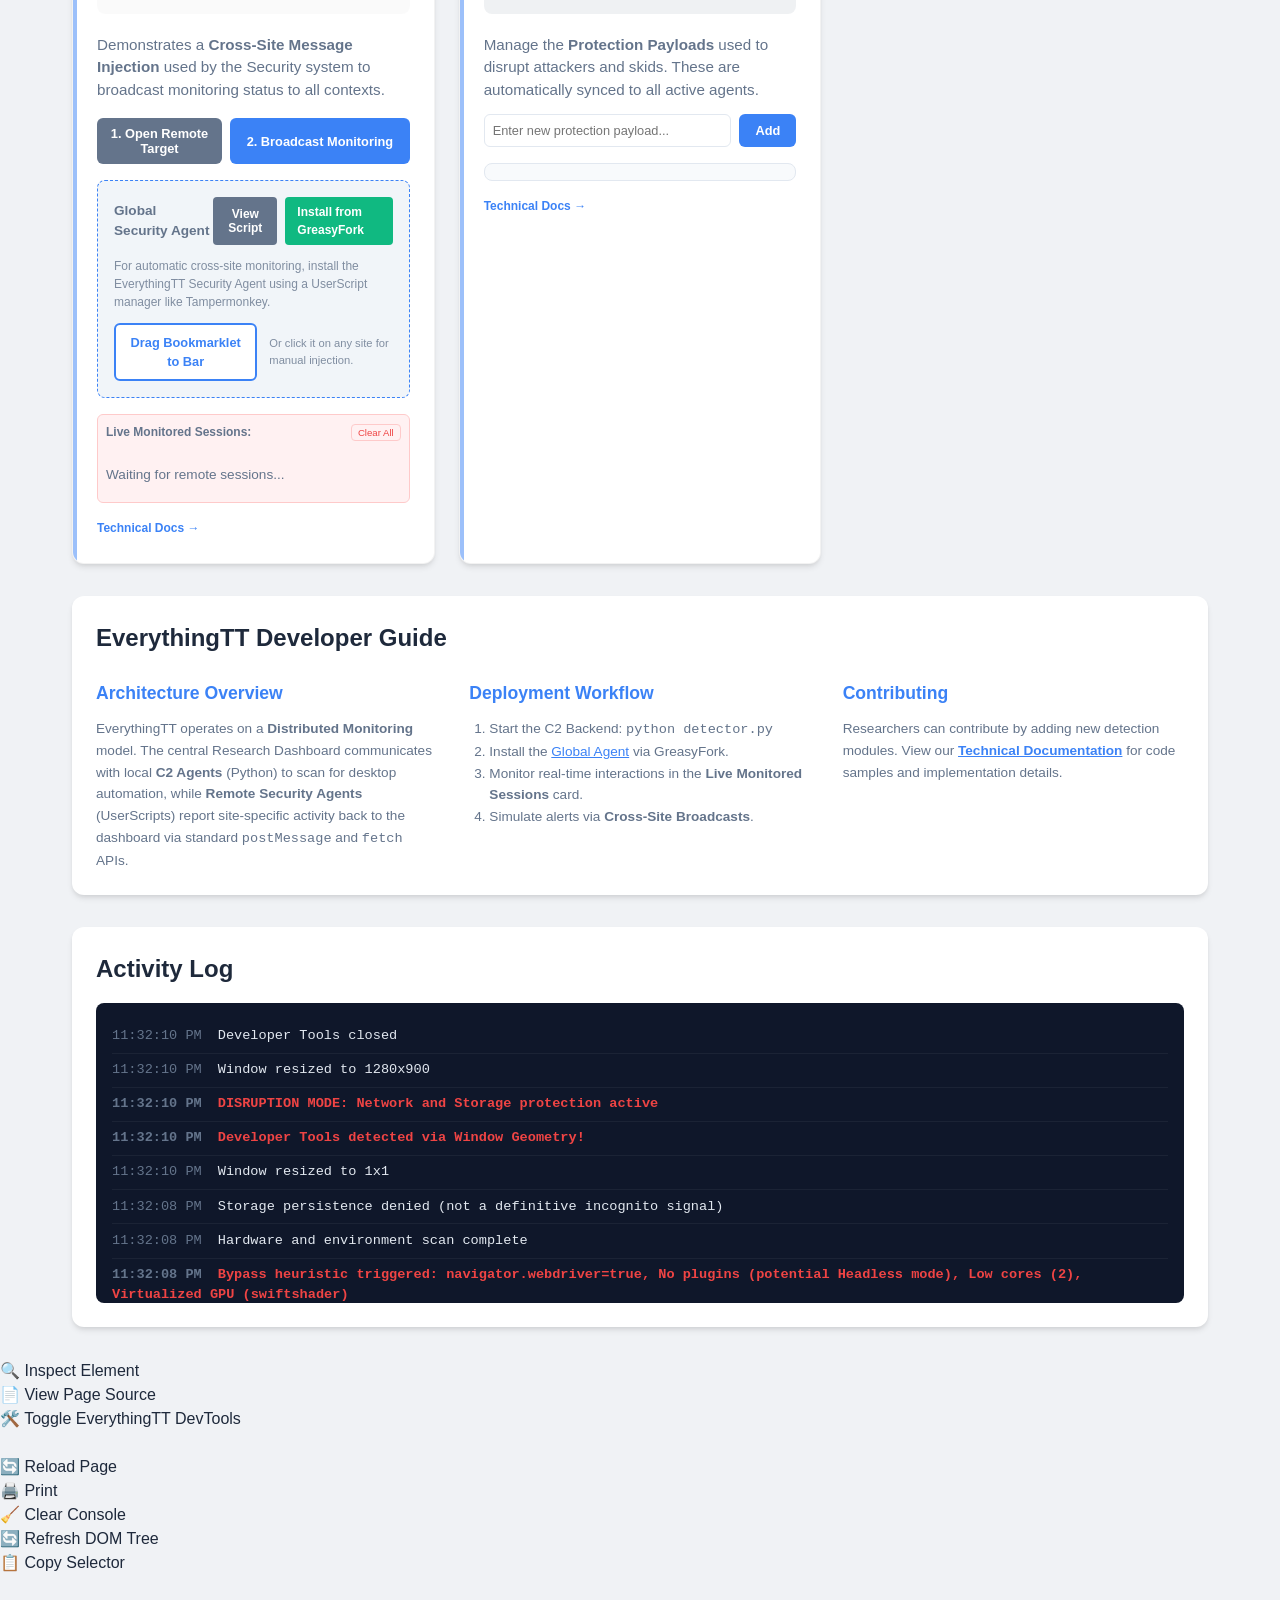
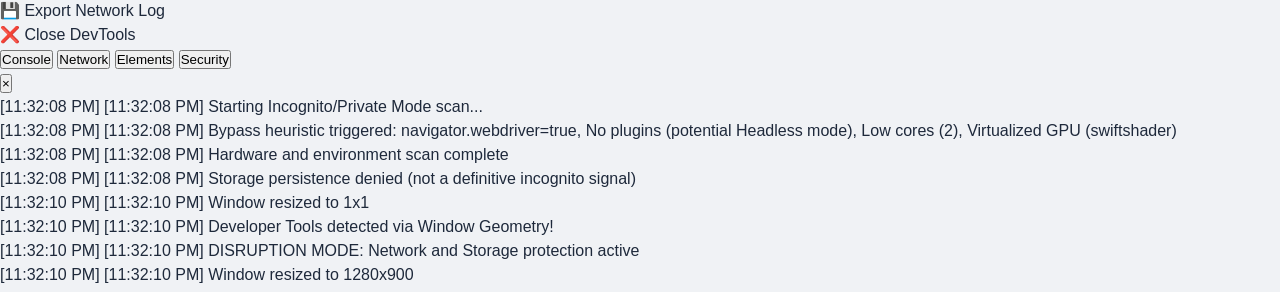
==== commit 1a5206c4: "Add files via upload" ====
--- a/detector/index.html
+++ b/detector/index.html
@@ -5,18 +5,18 @@
     <meta name="viewport" content="width=device-width, initial-scale=1.0">
     <!-- Content Security Policy -->
     <meta http-equiv="Content-Security-Policy" content="default-src 'self'; script-src 'self' 'unsafe-inline'; style-src 'self' 'unsafe-inline' https://fonts.googleapis.com; font-src 'self' https://fonts.gstatic.com; img-src 'self' data:; connect-src *;">
-    <title>EverythingTT Security Research Center</title>
+    <title>EverythingTT Security & Protection Center</title>
     <link rel="stylesheet" href="style.css">
 </head>
 <body>
     <div class="container">
         <header>
-            <h1>EverythingTT Security Research Center</h1>
-            <p>Official research hub for the EverythingTT project security system. Monitor, detect, and analyze browser-level interactions and environment states.</p>
+            <h1>EverythingTT Security & Protection Center</h1>
+            <p>Official protection hub for the EverythingTT project. Monitor, detect, and neutralize adversarial interactions and environment threats.</p>
             <div style="margin-top:1.5rem; display:flex; justify-content:center; gap:1.5rem; font-size:0.85rem;">
-                <a href="docs.html" style="color:var(--primary-color); text-decoration:none; font-weight:600;">Developer Guide</a>
+                <a href="docs.html" style="color:var(--primary-color); text-decoration:none; font-weight:600;">Technical Guide</a>
                 <a href="SECURITY.md" target="_blank" style="color:var(--primary-color); text-decoration:none; font-weight:600;">Security Policy</a>
-                <a href="#card-injection" style="color:var(--primary-color); text-decoration:none; font-weight:600;">Deployment Agent</a>
+                <a href="#card-injection" style="color:var(--primary-color); text-decoration:none; font-weight:600;">Protection Agent</a>
             </div>
             
             <div id="c2-config" style="margin-top:2rem; padding:1rem; background:white; border-radius:12px; border:1px solid #e2e8f0; display:inline-block; box-shadow:0 4px 6px -1px rgba(0,0,0,0.1);">
@@ -143,22 +143,22 @@
                 <a href="docs.html#monitoring" class="card-doc-link">Technical Docs →</a>
             </section>
 
-            <!-- AI Research & Prompt Injection Card -->
+            <!-- Adversarial Protection Hub (AI Monitoring) -->
             <section class="card" id="card-ai-research">
                 <div class="card-header">
                     <span class="icon">🤖</span>
-                    <h3>AI Research Hub</h3>
+                    <h3>Adversarial Protection Hub</h3>
                 </div>
                 <div class="status" id="status-ai">Monitoring</div>
                 <div class="description">
-                    <p>Detects interactions with AI platforms and simulates <strong>Prompt Injection</strong> research payloads.</p>
+                    <p>Detects interactions with AI platforms and injects <strong>Protection Payloads</strong> to neutralize attacker attempts.</p>
                     <ul class="info-list" style="margin-top:0.5rem; margin-bottom:1rem;">
-                        <li>Detects: ChatGPT, Claude, Gemini</li>
-                        <li>Monitors: Prompt input & submission</li>
-                        <li>Simulation: Automated payload injection</li>
+                        <li>Deterrence: Disrupts prompt injection and jailbreaks</li>
+                        <li>Protection: Injects security-first instructions</li>
+                        <li>Logging: Captures and reports adversarial attempts</li>
                     </ul>
                     <div style="padding:0.75rem; background:#f8fafc; border:1px solid #e2e8f0; border-radius:8px;">
-                        <p style="font-size:0.7rem; color:var(--secondary-color); margin-bottom:0.5rem;"><strong>Research Status:</strong> Active across all monitored agents.</p>
+                        <p style="font-size:0.7rem; color:var(--secondary-color); margin-bottom:0.5rem;"><strong>Protection Status:</strong> Active across all monitored agents.</p>
                         <button onclick="window.location.href='#card-injection'" style="width:100%; padding:0.5rem; background:var(--primary-color); color:white; border:none; border-radius:6px; cursor:pointer; font-size:0.8rem; font-weight:600;">Manage Agents</button>
                     </div>
                 </div>
@@ -169,16 +169,16 @@
             <section class="card" id="card-e2ee">
                 <div class="card-header">
                     <span class="icon">🔐</span>
-                    <h3>E2EE Research</h3>
+                    <h3>E2EE Security</h3>
                 </div>
                 <div class="status" id="status-e2ee">Inactive</div>
                 <div class="description">
-                    <p style="margin-bottom:0.75rem;">Simulate <strong>End-To-End Encryption</strong> to test data privacy and man-in-the-middle resilience.</p>
-                    <div style="display:flex; flex-direction:column; gap:0.5rem; margin-bottom:1rem;">
+                    <p style="margin-bottom:0.75rem;">Test <strong>End-To-End Encryption</strong> to ensure data privacy and prevent man-in-the-middle attacks.</p>
+                    <form onsubmit="event.preventDefault(); runE2EETest();" style="display:flex; flex-direction:column; gap:0.5rem; margin-bottom:1rem;">
                         <input type="text" id="e2ee-message" placeholder="Message to encrypt..." style="padding:0.5rem; border:1px solid #e2e8f0; border-radius:6px; font-size:0.8rem;">
-                        <input type="password" id="e2ee-key" placeholder="Secret Key (min 8 chars)" style="padding:0.5rem; border:1px solid #e2e8f0; border-radius:6px; font-size:0.8rem;">
-                        <button onclick="runE2EETest()" style="padding:0.5rem; background:var(--primary-color); color:white; border:none; border-radius:6px; cursor:pointer; font-weight:600; font-size:0.8rem;">Run Security Test</button>
-                    </div>
+                        <input type="password" id="e2ee-key" placeholder="Secret Key (min 8 chars)" autocomplete="current-password" style="padding:0.5rem; border:1px solid #e2e8f0; border-radius:6px; font-size:0.8rem;">
+                        <button type="submit" style="padding:0.5rem; background:var(--primary-color); color:white; border:none; border-radius:6px; cursor:pointer; font-weight:600; font-size:0.8rem;">Run Security Test</button>
+                    </form>
                     <div id="e2ee-result" style="display:none; font-size:0.7rem; padding:0.75rem; background:#f1f5f9; border-radius:8px; border:1px solid #cbd5e1;">
                         <div style="margin-bottom:0.5rem;"><strong>Ciphertext:</strong> <code id="e2ee-cipher" style="word-break:break-all; color:#ef4444;"></code></div>
                         <div><strong>Decrypted:</strong> <code id="e2ee-plain" style="color:#10b981;"></code></div>
@@ -320,6 +320,29 @@
                     </ul>
                 </div>
                 <a href="docs.html#agents" class="card-doc-link">Technical Docs →</a>
+            </section>
+
+            <section class="card" id="card-payload-manager">
+                <div class="card-header">
+                    <span class="icon">�️</span>
+                    <h3>Protection Payloads</h3>
+                </div>
+                <div class="status" id="status-payloads">Syncing...</div>
+                <div class="description">
+                    <p style="margin-bottom:0.75rem;">Manage the <strong>Protection Payloads</strong> used to disrupt attackers and skids. These are automatically synced to all active agents.</p>
+                    
+                    <div style="display:flex; gap:0.5rem; margin-bottom:1rem;">
+                        <input type="text" id="new-payload-input" placeholder="Enter new protection payload..." style="flex:1; padding:0.5rem; border:1px solid #e2e8f0; border-radius:6px; font-size:0.8rem;">
+                        <button onclick="addNewPayload()" style="padding:0.5rem 1rem; background:var(--primary-color); color:white; border:none; border-radius:6px; cursor:pointer; font-weight:600; font-size:0.8rem;">Add</button>
+                    </div>
+
+                    <div style="max-height:250px; overflow-y:auto; border:1px solid #e2e8f0; border-radius:8px; background:#f8fafc; padding:0.5rem;">
+                        <ul id="payload-list" style="list-style:none; padding-left:0; font-size:0.75rem;">
+                            <!-- Populated by JS -->
+                        </ul>
+                    </div>
+                </div>
+                <a href="docs.html#payloads" class="card-doc-link">Technical Docs →</a>
             </section>
         </main>
 
